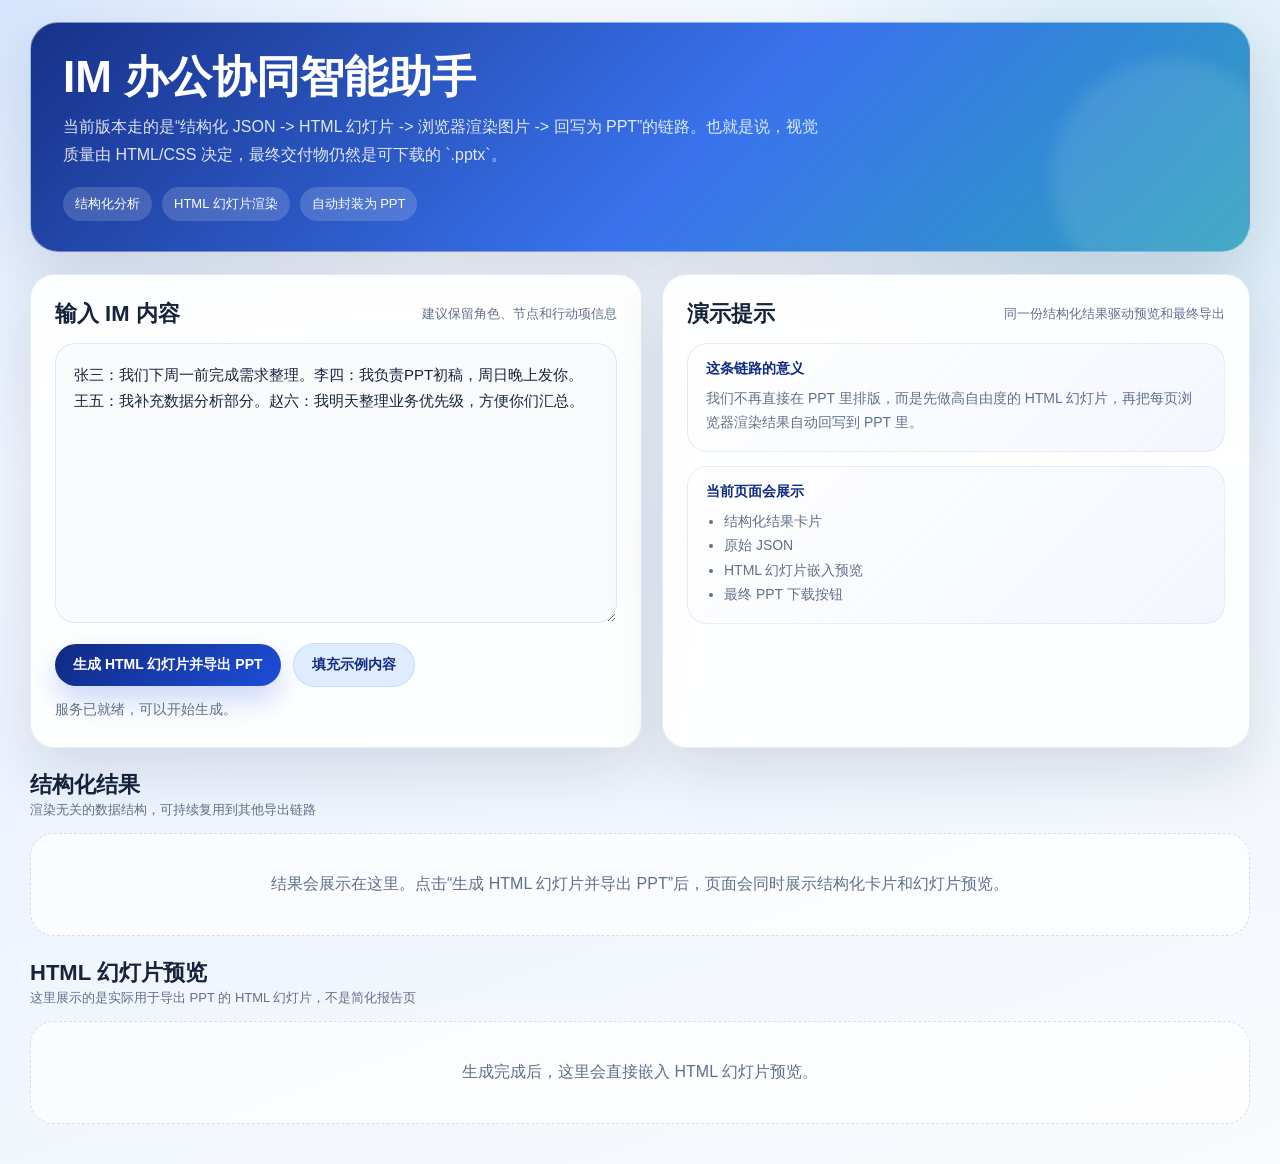
==== web_ui.html @ 283addbc "Initial commit" ====
<!DOCTYPE html>
<html lang="zh-CN">
<head>
  <meta charset="UTF-8">
  <meta name="viewport" content="width=device-width, initial-scale=1.0">
  <title>IM 办公协同智能助手</title>
  <style>
    :root {
      --bg: #f3f7ff;
      --ink: #16233b;
      --muted: #60708a;
      --panel: rgba(255, 255, 255, 0.92);
      --line: rgba(148, 163, 184, 0.22);
      --blue: #1d4ed8;
      --blue-deep: #102a83;
      --cyan: #0891b2;
      --shadow: 0 24px 60px rgba(15, 23, 42, 0.12);
    }

    * { box-sizing: border-box; }

    body {
      margin: 0;
      min-height: 100vh;
      color: var(--ink);
      font-family: "Microsoft YaHei UI", "PingFang SC", "Noto Sans SC", sans-serif;
      background:
        radial-gradient(circle at top left, rgba(59, 130, 246, 0.18), transparent 28%),
        radial-gradient(circle at 88% 12%, rgba(8, 145, 178, 0.14), transparent 24%),
        linear-gradient(160deg, #f8fbff 0%, #edf4ff 48%, #f8fafc 100%);
    }

    .shell {
      width: min(1220px, calc(100vw - 32px));
      margin: 22px auto 40px;
    }

    .hero {
      position: relative;
      overflow: hidden;
      padding: 30px 32px;
      border-radius: 28px;
      border: 1px solid rgba(255, 255, 255, 0.4);
      background:
        linear-gradient(135deg, rgba(15, 42, 131, 0.96), rgba(37, 99, 235, 0.9) 55%, rgba(8, 145, 178, 0.82));
      color: #fff;
      box-shadow: var(--shadow);
    }

    .hero::after {
      content: "";
      position: absolute;
      inset: auto -42px -48px auto;
      width: 240px;
      height: 240px;
      border-radius: 50%;
      background: rgba(255, 255, 255, 0.1);
      filter: blur(8px);
    }

    .hero h1 {
      margin: 0;
      font-size: clamp(30px, 4vw, 44px);
      line-height: 1.08;
    }

    .hero p {
      max-width: 760px;
      margin: 12px 0 0;
      color: rgba(255, 255, 255, 0.86);
      line-height: 1.75;
      font-size: 16px;
    }

    .hero-badges {
      display: flex;
      gap: 10px;
      flex-wrap: wrap;
      margin-top: 18px;
    }

    .badge {
      padding: 8px 12px;
      border-radius: 999px;
      background: rgba(255, 255, 255, 0.16);
      font-size: 13px;
      backdrop-filter: blur(8px);
    }

    .grid {
      display: grid;
      grid-template-columns: 1.02fr 0.98fr;
      gap: 20px;
      margin-top: 22px;
    }

    .panel {
      border-radius: 24px;
      border: 1px solid var(--line);
      background: var(--panel);
      backdrop-filter: blur(14px);
      box-shadow: var(--shadow);
      padding: 24px;
    }

    .panel-header {
      display: flex;
      justify-content: space-between;
      align-items: center;
      gap: 12px;
      margin-bottom: 14px;
    }

    .panel-header h2,
    .section-header h2 {
      margin: 0;
      font-size: 22px;
    }

    .panel-header span,
    .section-header span {
      color: var(--muted);
      font-size: 13px;
    }

    textarea {
      width: 100%;
      min-height: 280px;
      resize: vertical;
      border-radius: 20px;
      border: 1px solid rgba(59, 130, 246, 0.14);
      padding: 18px 18px 20px;
      background: rgba(248, 250, 252, 0.88);
      color: var(--ink);
      font: inherit;
      font-size: 15px;
      line-height: 1.75;
      outline: none;
      transition: border-color .2s ease, box-shadow .2s ease, transform .2s ease;
    }

    textarea:focus {
      border-color: rgba(29, 78, 216, 0.4);
      box-shadow: 0 0 0 4px rgba(59, 130, 246, 0.1);
      transform: translateY(-1px);
    }

    .actions {
      display: flex;
      flex-wrap: wrap;
      gap: 12px;
      margin-top: 16px;
      align-items: center;
    }

    button,
    .link-btn {
      border: none;
      border-radius: 999px;
      padding: 12px 18px;
      font: inherit;
      font-size: 14px;
      font-weight: 700;
      cursor: pointer;
      text-decoration: none;
      transition: transform .18s ease, opacity .18s ease;
    }

    button:hover,
    .link-btn:hover {
      transform: translateY(-1px);
    }

    .primary-btn {
      color: #fff;
      background: linear-gradient(135deg, var(--blue-deep), var(--blue));
      box-shadow: 0 14px 30px rgba(29, 78, 216, 0.24);
    }

    .secondary-btn,
    .link-btn {
      color: var(--blue-deep);
      background: rgba(219, 234, 254, 0.9);
      border: 1px solid rgba(59, 130, 246, 0.16);
    }

    .status {
      min-height: 22px;
      margin-top: 14px;
      color: var(--muted);
      font-size: 14px;
    }

    .tips-card {
      padding: 16px 18px;
      border-radius: 20px;
      background: linear-gradient(135deg, rgba(255, 255, 255, 0.8), rgba(243, 246, 255, 0.94));
      border: 1px solid rgba(148, 163, 184, 0.18);
    }

    .tips-card + .tips-card {
      margin-top: 14px;
    }

    .tips-card strong {
      display: block;
      margin-bottom: 8px;
      color: var(--blue-deep);
      font-size: 14px;
    }

    .tips-card p,
    .tips-card li {
      margin: 0;
      color: var(--muted);
      line-height: 1.75;
      font-size: 14px;
    }

    .tips-card ul {
      margin: 0;
      padding-left: 18px;
    }

    .section {
      margin-top: 22px;
    }

    .section-header {
      display: flex;
      justify-content: space-between;
      align-items: center;
      gap: 12px;
      flex-wrap: wrap;
      margin-bottom: 14px;
    }

    .stats {
      display: flex;
      flex-wrap: wrap;
      gap: 10px;
    }

    .stat {
      padding: 8px 12px;
      border-radius: 16px;
      background: rgba(255, 255, 255, 0.84);
      border: 1px solid rgba(148, 163, 184, 0.18);
      color: var(--muted);
      font-size: 13px;
    }

    .empty-state {
      padding: 40px 20px;
      border-radius: 24px;
      text-align: center;
      color: var(--muted);
      background: rgba(255, 255, 255, 0.7);
      border: 1px dashed rgba(148, 163, 184, 0.35);
    }

    .cards {
      display: grid;
      grid-template-columns: repeat(12, 1fr);
      gap: 16px;
    }

    .card {
      padding: 20px;
      border-radius: 24px;
      border: 1px solid var(--line);
      background: rgba(255, 255, 255, 0.92);
      box-shadow: var(--shadow);
    }

    .card h3 {
      margin: 0 0 12px;
      font-size: 19px;
    }

    .span-12 { grid-column: span 12; }
    .span-7 { grid-column: span 7; }
    .span-5 { grid-column: span 5; }

    .topic {
      font-size: 24px;
      font-weight: 700;
      line-height: 1.5;
    }

    .stack {
      display: grid;
      gap: 12px;
    }

    .item {
      padding: 14px 16px;
      border-radius: 18px;
      background: linear-gradient(135deg, rgba(239, 246, 255, 0.8), rgba(255, 255, 255, 0.96));
      border: 1px solid rgba(191, 219, 254, 0.7);
    }

    .item strong {
      display: block;
      margin-bottom: 6px;
      line-height: 1.6;
    }

    .item p,
    .item ul {
      margin: 0;
      color: var(--muted);
      line-height: 1.75;
      font-size: 14px;
    }

    .item ul {
      padding-left: 18px;
      margin-top: 8px;
    }

    .preview-shell {
      padding: 0;
      overflow: hidden;
    }

    .preview-topbar {
      display: flex;
      justify-content: space-between;
      align-items: center;
      gap: 12px;
      padding: 16px 20px;
      border-bottom: 1px solid var(--line);
      background: rgba(255, 255, 255, 0.88);
    }

    .preview-topbar p {
      margin: 0;
      color: var(--muted);
      font-size: 13px;
    }

    iframe {
      width: 100%;
      height: 820px;
      border: 0;
      background: #fff;
    }

    pre {
      margin: 0;
      padding: 18px;
      border-radius: 20px;
      overflow: auto;
      background: #0f172a;
      color: #dbeafe;
      font-size: 13px;
      line-height: 1.7;
    }

    .hidden { display: none !important; }

    @media (max-width: 960px) {
      .grid { grid-template-columns: 1fr; }
      .span-7, .span-5 { grid-column: span 12; }
      iframe { height: 680px; }
    }

    @media (max-width: 640px) {
      .shell {
        width: min(100vw - 20px, 1220px);
        margin: 12px auto 24px;
      }

      .hero,
      .panel,
      .card,
      .empty-state {
        border-radius: 20px;
      }

      .hero { padding: 22px; }
      textarea { min-height: 220px; }
      .panel-header { flex-direction: column; align-items: flex-start; }
      .preview-topbar { flex-direction: column; align-items: flex-start; }
      iframe { height: 560px; }
    }
  </style>
</head>
<body>
  <div class="shell">
    <section class="hero">
      <h1>IM 办公协同智能助手</h1>
      <p>当前版本走的是“结构化 JSON -> HTML 幻灯片 -> 浏览器渲染图片 -> 回写为 PPT”的链路。也就是说，视觉质量由 HTML/CSS 决定，最终交付物仍然是可下载的 `.pptx`。</p>
      <div class="hero-badges">
        <div class="badge">结构化分析</div>
        <div class="badge">HTML 幻灯片渲染</div>
        <div class="badge">自动封装为 PPT</div>
      </div>
    </section>

    <section class="grid">
      <div class="panel">
        <div class="panel-header">
          <h2>输入 IM 内容</h2>
          <span>建议保留角色、节点和行动项信息</span>
        </div>
        <textarea id="chatInput">张三：我们下周一前完成需求整理。李四：我负责PPT初稿，周日晚上发你。王五：我补充数据分析部分。赵六：我明天整理业务优先级，方便你们汇总。</textarea>
        <div class="actions">
          <button id="analyzeBtn" class="primary-btn">生成 HTML 幻灯片并导出 PPT</button>
          <button id="fillDemoBtn" class="secondary-btn" type="button">填充示例内容</button>
          <button id="copyJsonBtn" class="secondary-btn hidden" type="button">复制 JSON</button>
          <a id="previewBtn" class="link-btn hidden" href="#" target="_blank" rel="noopener">新窗口打开幻灯片</a>
          <a id="downloadBtn" class="link-btn hidden" href="#" download>下载 PPT</a>
        </div>
        <div id="status" class="status">服务已就绪，可以开始生成。</div>
      </div>

      <div class="panel">
        <div class="panel-header">
          <h2>演示提示</h2>
          <span>同一份结构化结果驱动预览和最终导出</span>
        </div>
        <div class="tips-card">
          <strong>这条链路的意义</strong>
          <p>我们不再直接在 PPT 里排版，而是先做高自由度的 HTML 幻灯片，再把每页浏览器渲染结果自动回写到 PPT 里。</p>
        </div>
        <div class="tips-card">
          <strong>当前页面会展示</strong>
          <ul>
            <li>结构化结果卡片</li>
            <li>原始 JSON</li>
            <li>HTML 幻灯片嵌入预览</li>
            <li>最终 PPT 下载按钮</li>
          </ul>
        </div>
      </div>
    </section>

    <section class="section">
      <div class="section-header">
        <div>
          <h2>结构化结果</h2>
          <span>渲染无关的数据结构，可持续复用到其他导出链路</span>
        </div>
        <div id="stats" class="stats hidden"></div>
      </div>

      <div id="emptyState" class="empty-state">
        结果会展示在这里。点击“生成 HTML 幻灯片并导出 PPT”后，页面会同时展示结构化卡片和幻灯片预览。
      </div>

      <div id="resultCards" class="cards hidden">
        <article class="card span-12">
          <h3>主题</h3>
          <div id="topicText" class="topic"></div>
        </article>

        <article class="card span-7">
          <h3>核心摘要</h3>
          <div id="summaryList" class="stack"></div>
        </article>

        <article class="card span-5">
          <h3>关键时间节点</h3>
          <div id="deadlineList" class="stack"></div>
        </article>

        <article class="card span-7">
          <h3>行动事项</h3>
          <div id="actionList" class="stack"></div>
        </article>

        <article class="card span-5">
          <h3>责任分工</h3>
          <div id="ownerList" class="stack"></div>
        </article>

        <article class="card span-12">
          <h3>汇报提纲</h3>
          <div id="outlineList" class="stack"></div>
        </article>

        <article class="card span-12">
          <h3>原始 JSON</h3>
          <pre id="jsonOutput"></pre>
        </article>
      </div>
    </section>

    <section class="section">
      <div class="section-header">
        <div>
          <h2>HTML 幻灯片预览</h2>
          <span>这里展示的是实际用于导出 PPT 的 HTML 幻灯片，不是简化报告页</span>
        </div>
      </div>

      <div id="previewEmpty" class="empty-state">
        生成完成后，这里会直接嵌入 HTML 幻灯片预览。
      </div>

      <div id="previewPanel" class="card preview-shell hidden">
        <div class="preview-topbar">
          <p id="previewMeta">等待生成幻灯片...</p>
        </div>
        <iframe id="reportFrame" title="HTML slide preview"></iframe>
      </div>
    </section>
  </div>

  <script>
    const analyzeBtn = document.getElementById("analyzeBtn");
    const fillDemoBtn = document.getElementById("fillDemoBtn");
    const copyJsonBtn = document.getElementById("copyJsonBtn");
    const previewBtn = document.getElementById("previewBtn");
    const downloadBtn = document.getElementById("downloadBtn");
    const statusEl = document.getElementById("status");
    const chatInput = document.getElementById("chatInput");
    const emptyState = document.getElementById("emptyState");
    const resultCards = document.getElementById("resultCards");
    const statsEl = document.getElementById("stats");
    const previewEmpty = document.getElementById("previewEmpty");
    const previewPanel = document.getElementById("previewPanel");
    const previewMeta = document.getElementById("previewMeta");
    const reportFrame = document.getElementById("reportFrame");

    const topicText = document.getElementById("topicText");
    const summaryList = document.getElementById("summaryList");
    const deadlineList = document.getElementById("deadlineList");
    const actionList = document.getElementById("actionList");
    const ownerList = document.getElementById("ownerList");
    const outlineList = document.getElementById("outlineList");
    const jsonOutput = document.getElementById("jsonOutput");

    const demoText = "张三：我们下周一前完成需求整理。李四：我负责PPT初稿，周日晚上发你。王五：我补充数据分析部分。赵六：我明天整理业务优先级，方便你们汇总。";
    let latestResponseJson = "";

    fillDemoBtn.addEventListener("click", () => {
      chatInput.value = demoText;
      statusEl.textContent = "已填充示例内容，可以直接生成。";
    });

    copyJsonBtn.addEventListener("click", async () => {
      if (!latestResponseJson) {
        statusEl.textContent = "当前还没有可复制的 JSON 结果。";
        return;
      }

      try {
        await navigator.clipboard.writeText(latestResponseJson);
        statusEl.textContent = "JSON 已复制到剪贴板。";
      } catch (error) {
        console.error(error);
        statusEl.textContent = "复制失败，请手动复制下方原始 JSON。";
      }
    });

    analyzeBtn.addEventListener("click", async () => {
      const chatText = chatInput.value.trim();
      if (!chatText) {
        statusEl.textContent = "请先输入聊天内容。";
        return;
      }

      setLoading(true);
      statusEl.textContent = "正在分析聊天内容，生成 HTML 幻灯片并导出 PPT...";

      try {
        const response = await fetch("/analyze", {
          method: "POST",
          headers: { "Content-Type": "application/json" },
          body: JSON.stringify({ chat_text: chatText })
        });

        const data = await response.json();
        if (!response.ok) {
          throw new Error(data.detail || "接口调用失败");
        }

        renderResult(data);
        statusEl.textContent = "生成完成，可以预览 HTML 幻灯片并下载 PPT。";
      } catch (error) {
        console.error(error);
        statusEl.textContent = `生成失败：${error.message}`;
      } finally {
        setLoading(false);
      }
    });

    function setLoading(loading) {
      analyzeBtn.disabled = loading;
      analyzeBtn.style.opacity = loading ? "0.7" : "1";
      analyzeBtn.textContent = loading ? "生成中..." : "生成 HTML 幻灯片并导出 PPT";
    }

    function renderResult(data) {
      const analysis = data.analysis;
      emptyState.classList.add("hidden");
      resultCards.classList.remove("hidden");
      statsEl.classList.remove("hidden");
      previewEmpty.classList.add("hidden");
      previewPanel.classList.remove("hidden");
      copyJsonBtn.classList.remove("hidden");

      topicText.textContent = analysis.topic || "未识别到明确主题";
      renderSimpleList(summaryList, analysis.summary, "暂无摘要内容");
      renderDeadlineList(deadlineList, analysis.deadlines);
      renderActionList(actionList, analysis.action_items);
      renderOwnerList(ownerList, analysis.owners);
      renderOutlineList(outlineList, analysis.ppt_outline);

      latestResponseJson = JSON.stringify(data, null, 2);
      jsonOutput.textContent = latestResponseJson;

      statsEl.innerHTML = "";
      [
        `摘要 ${analysis.summary.length} 条`,
        `行动项 ${analysis.action_items.length} 个`,
        `责任人 ${analysis.owners.length} 个`,
        `提纲页 ${analysis.ppt_outline.length} 页`
      ].forEach(text => {
        const stat = document.createElement("div");
        stat.className = "stat";
        stat.textContent = text;
        statsEl.appendChild(stat);
      });

      if (data.slides_preview_url) {
        previewBtn.href = data.slides_preview_url;
        previewBtn.textContent = "新窗口打开 HTML 幻灯片";
        previewBtn.classList.remove("hidden");
        reportFrame.src = data.slides_preview_url;
      }

      if (data.ppt_download_url) {
        downloadBtn.href = data.ppt_download_url;
        downloadBtn.textContent = `下载 PPT · ${data.ppt_file}`;
        downloadBtn.classList.remove("hidden");
      }

      previewMeta.textContent = `当前文件：${data.ppt_file} ｜ 生成时间：${formatGeneratedAt(data.generated_at)}`;
    }

    function renderSimpleList(container, items, fallback) {
      container.innerHTML = "";
      (items && items.length ? items : [fallback]).forEach((item, index) => {
        const node = document.createElement("div");
        node.className = "item";
        node.innerHTML = `<strong>摘要 ${index + 1}</strong><p>${escapeHtml(item)}</p>`;
        container.appendChild(node);
      });
    }

    function renderDeadlineList(container, items) {
      container.innerHTML = "";
      const content = items && items.length ? items : [{ item: "暂无时间节点", due: "待补充" }];
      content.forEach(item => {
        const node = document.createElement("div");
        node.className = "item";
        node.innerHTML = `<strong>${escapeHtml(item.item || "未命名节点")}</strong><p>截止时间：${escapeHtml(item.due || "待定")}</p>`;
        container.appendChild(node);
      });
    }

    function renderActionList(container, items) {
      container.innerHTML = "";
      const content = items && items.length ? items : [{ task: "暂无行动事项", owner: "", deadline: "", status: "" }];
      content.forEach(item => {
        const node = document.createElement("div");
        node.className = "item";
        node.innerHTML = `
          <strong>${escapeHtml(item.task || "未命名事项")}</strong>
          <p>负责人：${escapeHtml(item.owner || "待定")} ｜ 截止时间：${escapeHtml(item.deadline || "待定")} ｜ 状态：${escapeHtml(item.status || "待开始")}</p>
        `;
        container.appendChild(node);
      });
    }

    function renderOwnerList(container, items) {
      container.innerHTML = "";
      const content = items && items.length ? items : [{ name: "暂无责任分工", responsibility: "待补充" }];
      content.forEach(item => {
        const node = document.createElement("div");
        node.className = "item";
        node.innerHTML = `<strong>${escapeHtml(item.name || "未命名角色")}</strong><p>${escapeHtml(item.responsibility || "待补充")}</p>`;
        container.appendChild(node);
      });
    }

    function renderOutlineList(container, items) {
      container.innerHTML = "";
      const content = items && items.length ? items : [{ title: "暂无提纲内容", bullets: [] }];
      content.forEach((item, index) => {
        const bullets = item.bullets && item.bullets.length
          ? `<ul>${item.bullets.map(bullet => `<li>${escapeHtml(bullet)}</li>`).join("")}</ul>`
          : `<p>暂无要点</p>`;
        const node = document.createElement("div");
        node.className = "item";
        node.innerHTML = `<strong>${index + 1}. ${escapeHtml(item.title || "未命名页面")}</strong>${bullets}`;
        container.appendChild(node);
      });
    }

    function formatGeneratedAt(value) {
      if (!value) return "刚刚生成";
      const date = new Date(value);
      if (Number.isNaN(date.getTime())) return value;
      const pad = (num) => String(num).padStart(2, "0");
      return `${date.getFullYear()}-${pad(date.getMonth() + 1)}-${pad(date.getDate())} ${pad(date.getHours())}:${pad(date.getMinutes())}:${pad(date.getSeconds())}`;
    }

    function escapeHtml(text) {
      return String(text)
        .replaceAll("&", "&amp;")
        .replaceAll("<", "&lt;")
        .replaceAll(">", "&gt;")
        .replaceAll('"', "&quot;")
        .replaceAll("'", "&#039;");
    }
  </script>
</body>
</html>
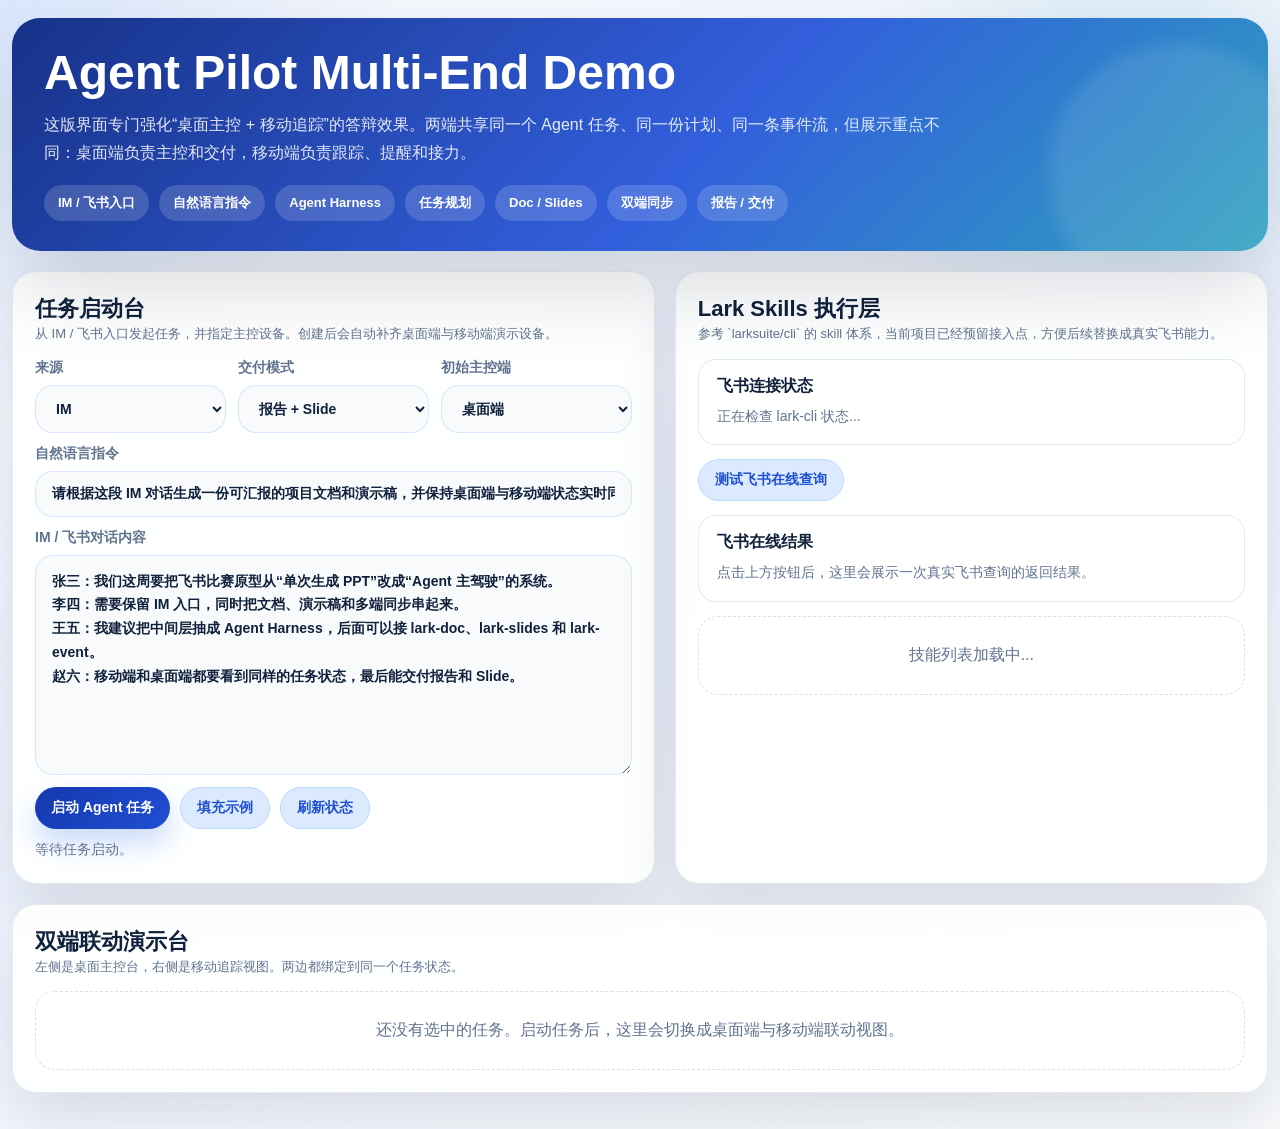
==== commit 97390ecd: "Add Agent Pilot Lark workflow integration" ====
--- a/web_ui.html
+++ b/web_ui.html
@@ -3,21 +3,27 @@
 <head>
   <meta charset="UTF-8">
   <meta name="viewport" content="width=device-width, initial-scale=1.0">
-  <title>IM 办公协同智能助手</title>
+  <title>Agent Pilot Multi-End Demo</title>
   <style>
     :root {
-      --bg: #f3f7ff;
-      --ink: #16233b;
-      --muted: #60708a;
-      --panel: rgba(255, 255, 255, 0.92);
+      --ink: #10213b;
+      --muted: #60738f;
+      --panel: rgba(255, 255, 255, 0.93);
+      --panel-soft: rgba(246, 249, 255, 0.96);
       --line: rgba(148, 163, 184, 0.22);
-      --blue: #1d4ed8;
-      --blue-deep: #102a83;
+      --blue: #1f4fd3;
+      --blue-deep: #0f2d90;
       --cyan: #0891b2;
+      --green: #0f9f6e;
+      --amber: #b7791f;
+      --red: #cf3b3b;
       --shadow: 0 24px 60px rgba(15, 23, 42, 0.12);
-    }
-
-    * { box-sizing: border-box; }
+      --shadow-strong: 0 34px 84px rgba(15, 23, 42, 0.16);
+    }
+
+    * {
+      box-sizing: border-box;
+    }
 
     body {
       margin: 0;
@@ -25,14 +31,16 @@
       color: var(--ink);
       font-family: "Microsoft YaHei UI", "PingFang SC", "Noto Sans SC", sans-serif;
       background:
-        radial-gradient(circle at top left, rgba(59, 130, 246, 0.18), transparent 28%),
-        radial-gradient(circle at 88% 12%, rgba(8, 145, 178, 0.14), transparent 24%),
-        linear-gradient(160deg, #f8fbff 0%, #edf4ff 48%, #f8fafc 100%);
+        radial-gradient(circle at top left, rgba(59, 130, 246, 0.16), transparent 24%),
+        radial-gradient(circle at 88% 10%, rgba(8, 145, 178, 0.12), transparent 18%),
+        linear-gradient(160deg, #f9fbff 0%, #eef4ff 52%, #f8fafc 100%);
     }
 
     .shell {
-      width: min(1220px, calc(100vw - 32px));
-      margin: 22px auto 40px;
+      width: min(1440px, calc(100vw - 24px));
+      margin: 18px auto 36px;
+      display: grid;
+      gap: 20px;
     }
 
     .hero {
@@ -40,19 +48,19 @@
       overflow: hidden;
       padding: 30px 32px;
       border-radius: 28px;
-      border: 1px solid rgba(255, 255, 255, 0.4);
       background:
-        linear-gradient(135deg, rgba(15, 42, 131, 0.96), rgba(37, 99, 235, 0.9) 55%, rgba(8, 145, 178, 0.82));
+        linear-gradient(135deg, rgba(15, 42, 131, 0.96), rgba(29, 78, 216, 0.9) 55%, rgba(8, 145, 178, 0.82));
       color: #fff;
-      box-shadow: var(--shadow);
+      box-shadow: var(--shadow-strong);
     }
 
     .hero::after {
       content: "";
       position: absolute;
-      inset: auto -42px -48px auto;
-      width: 240px;
-      height: 240px;
+      right: -40px;
+      bottom: -52px;
+      width: 260px;
+      height: 260px;
       border-radius: 50%;
       background: rgba(255, 255, 255, 0.1);
       filter: blur(8px);
@@ -60,110 +68,161 @@
 
     .hero h1 {
       margin: 0;
-      font-size: clamp(30px, 4vw, 44px);
-      line-height: 1.08;
+      font-size: clamp(30px, 4vw, 48px);
+      line-height: 1.06;
     }
 
     .hero p {
-      max-width: 760px;
+      max-width: 920px;
       margin: 12px 0 0;
-      color: rgba(255, 255, 255, 0.86);
+      color: rgba(255, 255, 255, 0.88);
       line-height: 1.75;
       font-size: 16px;
     }
 
-    .hero-badges {
+    .hero-flow {
       display: flex;
+      flex-wrap: wrap;
       gap: 10px;
-      flex-wrap: wrap;
       margin-top: 18px;
     }
 
-    .badge {
-      padding: 8px 12px;
+    .flow-chip,
+    .tag {
+      display: inline-flex;
+      align-items: center;
+      gap: 6px;
+      padding: 9px 14px;
       border-radius: 999px;
+      font-size: 13px;
+      font-weight: 700;
+    }
+
+    .flow-chip {
       background: rgba(255, 255, 255, 0.16);
-      font-size: 13px;
       backdrop-filter: blur(8px);
     }
 
-    .grid {
+    .top-grid {
       display: grid;
-      grid-template-columns: 1.02fr 0.98fr;
+      grid-template-columns: 1.04fr 0.96fr;
       gap: 20px;
-      margin-top: 22px;
-    }
-
-    .panel {
+    }
+
+    .panel,
+    .result-panel,
+    .stage-panel,
+    .phone-shell {
       border-radius: 24px;
       border: 1px solid var(--line);
       background: var(--panel);
-      backdrop-filter: blur(14px);
       box-shadow: var(--shadow);
-      padding: 24px;
-    }
-
-    .panel-header {
+    }
+
+    .panel,
+    .result-panel,
+    .stage-panel {
+      padding: 22px;
+    }
+
+    .panel-header,
+    .section-header {
       display: flex;
       justify-content: space-between;
-      align-items: center;
+      align-items: flex-start;
       gap: 12px;
       margin-bottom: 14px;
     }
 
     .panel-header h2,
-    .section-header h2 {
+    .section-header h2,
+    .section-title {
       margin: 0;
       font-size: 22px;
     }
 
     .panel-header span,
-    .section-header span {
+    .section-header span,
+    .meta-line,
+    .subtle {
       color: var(--muted);
       font-size: 13px;
+      line-height: 1.6;
+    }
+
+    .stack,
+    .skill-list,
+    .step-list,
+    .brief-grid,
+    .event-list,
+    .device-mini-list,
+    .mobile-feed,
+    .artifact-stack {
+      display: grid;
+      gap: 12px;
+    }
+
+    label {
+      display: grid;
+      gap: 8px;
+      color: var(--muted);
+      font-size: 14px;
+      font-weight: 600;
+    }
+
+    input,
+    textarea,
+    select {
+      width: 100%;
+      border: 1px solid rgba(59, 130, 246, 0.16);
+      border-radius: 18px;
+      padding: 14px 16px;
+      font: inherit;
+      color: var(--ink);
+      background: rgba(248, 250, 252, 0.94);
+      outline: none;
+      transition: border-color .2s ease, box-shadow .2s ease;
     }
 
     textarea {
-      width: 100%;
-      min-height: 280px;
+      min-height: 220px;
       resize: vertical;
-      border-radius: 20px;
-      border: 1px solid rgba(59, 130, 246, 0.14);
-      padding: 18px 18px 20px;
-      background: rgba(248, 250, 252, 0.88);
-      color: var(--ink);
-      font: inherit;
-      font-size: 15px;
-      line-height: 1.75;
-      outline: none;
-      transition: border-color .2s ease, box-shadow .2s ease, transform .2s ease;
-    }
-
-    textarea:focus {
-      border-color: rgba(29, 78, 216, 0.4);
+      line-height: 1.7;
+    }
+
+    input:focus,
+    textarea:focus,
+    select:focus {
+      border-color: rgba(37, 99, 235, 0.45);
       box-shadow: 0 0 0 4px rgba(59, 130, 246, 0.1);
-      transform: translateY(-1px);
-    }
-
-    .actions {
+    }
+
+    .inline-grid {
+      display: grid;
+      grid-template-columns: repeat(3, minmax(0, 1fr));
+      gap: 12px;
+    }
+
+    .actions,
+    .stats,
+    .stage-actions,
+    .artifact-list {
       display: flex;
       flex-wrap: wrap;
-      gap: 12px;
-      margin-top: 16px;
-      align-items: center;
+      gap: 10px;
     }
 
     button,
     .link-btn {
       border: none;
       border-radius: 999px;
-      padding: 12px 18px;
+      padding: 11px 16px;
       font: inherit;
       font-size: 14px;
       font-weight: 700;
       cursor: pointer;
       text-decoration: none;
-      transition: transform .18s ease, opacity .18s ease;
+      transition: transform .16s ease, opacity .16s ease;
     }
 
     button:hover,
@@ -173,541 +232,1044 @@
 
     .primary-btn {
       color: #fff;
-      background: linear-gradient(135deg, var(--blue-deep), var(--blue));
-      box-shadow: 0 14px 30px rgba(29, 78, 216, 0.24);
+      background: linear-gradient(135deg, #1538af, var(--blue));
+      box-shadow: 0 14px 28px rgba(37, 99, 235, 0.24);
     }
 
     .secondary-btn,
     .link-btn {
-      color: var(--blue-deep);
-      background: rgba(219, 234, 254, 0.9);
-      border: 1px solid rgba(59, 130, 246, 0.16);
+      color: var(--blue);
+      background: rgba(219, 234, 254, 0.96);
+      border: 1px solid rgba(59, 130, 246, 0.18);
     }
 
     .status {
-      min-height: 22px;
-      margin-top: 14px;
+      min-height: 20px;
       color: var(--muted);
       font-size: 14px;
     }
 
-    .tips-card {
+    .skill-card,
+    .step-card,
+    .brief-card,
+    .event-card,
+    .device-mini-card,
+    .artifact-card,
+    .kpi-card,
+    .mobile-card,
+    .status-card {
+      border-radius: 18px;
       padding: 16px 18px;
-      border-radius: 20px;
-      background: linear-gradient(135deg, rgba(255, 255, 255, 0.8), rgba(243, 246, 255, 0.94));
-      border: 1px solid rgba(148, 163, 184, 0.18);
-    }
-
-    .tips-card + .tips-card {
-      margin-top: 14px;
-    }
-
-    .tips-card strong {
+      background: rgba(255, 255, 255, 0.96);
+      border: 1px solid rgba(226, 232, 240, 0.9);
+    }
+
+    .skill-card strong,
+    .step-card strong,
+    .brief-card strong,
+    .event-card strong,
+    .device-mini-card strong,
+    .artifact-card strong,
+    .kpi-card strong,
+    .mobile-card strong,
+    .status-card strong {
       display: block;
       margin-bottom: 8px;
-      color: var(--blue-deep);
-      font-size: 14px;
-    }
-
-    .tips-card p,
-    .tips-card li {
+    }
+
+    .card-text,
+    .step-card p,
+    .brief-card p,
+    .event-card p,
+    .device-mini-card p,
+    .artifact-card p,
+    .kpi-card p,
+    .mobile-card p,
+    .status-card p {
       margin: 0;
       color: var(--muted);
-      line-height: 1.75;
+      line-height: 1.68;
       font-size: 14px;
     }
 
-    .tips-card ul {
-      margin: 0;
-      padding-left: 18px;
-    }
-
-    .section {
-      margin-top: 22px;
-    }
-
-    .section-header {
+    .queued {
+      background: rgba(253, 230, 138, 0.28);
+      color: var(--amber);
+    }
+
+    .running {
+      background: rgba(191, 219, 254, 0.38);
+      color: var(--blue);
+    }
+
+    .completed {
+      background: rgba(187, 247, 208, 0.38);
+      color: var(--green);
+    }
+
+    .failed {
+      background: rgba(254, 202, 202, 0.42);
+      color: var(--red);
+    }
+
+    .warning {
+      background: rgba(254, 240, 138, 0.42);
+      color: var(--amber);
+    }
+
+    .result-shell {
+      display: grid;
+      gap: 20px;
+    }
+
+    .duo-stage {
+      display: grid;
+      grid-template-columns: 1.12fr 0.88fr;
+      gap: 20px;
+      align-items: stretch;
+    }
+
+    .desktop-stage {
+      display: grid;
+      gap: 18px;
+      grid-template-rows: auto auto 1fr;
+    }
+
+    .desktop-overview {
+      display: grid;
+      grid-template-columns: repeat(4, minmax(0, 1fr));
+      gap: 12px;
+    }
+
+    .kpi-card {
+      background: linear-gradient(135deg, rgba(248, 250, 252, 0.96), rgba(239, 246, 255, 0.98));
+    }
+
+    .kpi-card b {
+      display: block;
+      margin-top: 8px;
+      color: var(--blue-deep);
+      font-size: 28px;
+    }
+
+    .desktop-body {
+      display: grid;
+      grid-template-columns: 1.04fr 0.96fr;
+      gap: 18px;
+    }
+
+    .desktop-column {
+      display: grid;
+      gap: 16px;
+      align-content: start;
+    }
+
+    .desktop-heading {
       display: flex;
       justify-content: space-between;
       align-items: center;
       gap: 12px;
-      flex-wrap: wrap;
-      margin-bottom: 14px;
-    }
-
-    .stats {
-      display: flex;
-      flex-wrap: wrap;
-      gap: 10px;
-    }
-
-    .stat {
-      padding: 8px 12px;
-      border-radius: 16px;
-      background: rgba(255, 255, 255, 0.84);
-      border: 1px solid rgba(148, 163, 184, 0.18);
-      color: var(--muted);
-      font-size: 13px;
-    }
-
-    .empty-state {
-      padding: 40px 20px;
-      border-radius: 24px;
-      text-align: center;
-      color: var(--muted);
-      background: rgba(255, 255, 255, 0.7);
-      border: 1px dashed rgba(148, 163, 184, 0.35);
-    }
-
-    .cards {
+      margin-bottom: 2px;
+    }
+
+    .desktop-heading h3,
+    .phone-header strong {
+      margin: 0;
+      font-size: 18px;
+    }
+
+    .phone-shell {
+      padding: 18px;
+      background:
+        linear-gradient(180deg, rgba(16, 24, 40, 0.98), rgba(20, 34, 59, 0.98));
+      box-shadow: var(--shadow-strong);
+      position: relative;
+      overflow: hidden;
+    }
+
+    .phone-notch {
+      width: 140px;
+      height: 28px;
+      border-radius: 0 0 18px 18px;
+      background: rgba(255, 255, 255, 0.08);
+      margin: -18px auto 16px;
+    }
+
+    .phone-screen {
+      border-radius: 28px;
+      background:
+        linear-gradient(180deg, rgba(247, 250, 255, 0.98), rgba(235, 243, 255, 0.98));
+      min-height: 100%;
+      padding: 18px;
       display: grid;
-      grid-template-columns: repeat(12, 1fr);
-      gap: 16px;
-    }
-
-    .card {
-      padding: 20px;
-      border-radius: 24px;
-      border: 1px solid var(--line);
-      background: rgba(255, 255, 255, 0.92);
-      box-shadow: var(--shadow);
-    }
-
-    .card h3 {
-      margin: 0 0 12px;
-      font-size: 19px;
-    }
-
-    .span-12 { grid-column: span 12; }
-    .span-7 { grid-column: span 7; }
-    .span-5 { grid-column: span 5; }
-
-    .topic {
-      font-size: 24px;
-      font-weight: 700;
-      line-height: 1.5;
-    }
-
-    .stack {
-      display: grid;
-      gap: 12px;
-    }
-
-    .item {
-      padding: 14px 16px;
-      border-radius: 18px;
-      background: linear-gradient(135deg, rgba(239, 246, 255, 0.8), rgba(255, 255, 255, 0.96));
-      border: 1px solid rgba(191, 219, 254, 0.7);
-    }
-
-    .item strong {
-      display: block;
-      margin-bottom: 6px;
-      line-height: 1.6;
-    }
-
-    .item p,
-    .item ul {
-      margin: 0;
-      color: var(--muted);
-      line-height: 1.75;
-      font-size: 14px;
-    }
-
-    .item ul {
-      padding-left: 18px;
-      margin-top: 8px;
-    }
-
-    .preview-shell {
-      padding: 0;
-      overflow: hidden;
-    }
-
-    .preview-topbar {
+      gap: 14px;
+    }
+
+    .phone-header {
       display: flex;
       justify-content: space-between;
       align-items: center;
       gap: 12px;
-      padding: 16px 20px;
-      border-bottom: 1px solid var(--line);
-      background: rgba(255, 255, 255, 0.88);
-    }
-
-    .preview-topbar p {
+    }
+
+    .phone-badge {
+      padding: 7px 10px;
+      border-radius: 999px;
+      background: rgba(31, 79, 211, 0.1);
+      color: var(--blue);
+      font-size: 12px;
+      font-weight: 700;
+    }
+
+    .phone-progress {
+      padding: 14px;
+      border-radius: 18px;
+      background: linear-gradient(135deg, rgba(31, 79, 211, 0.96), rgba(8, 145, 178, 0.9));
+      color: #fff;
+    }
+
+    .phone-progress small {
+      display: block;
+      color: rgba(255, 255, 255, 0.8);
+      font-size: 12px;
+    }
+
+    .phone-progress strong {
+      display: block;
+      margin-top: 8px;
+      font-size: 20px;
+    }
+
+    .progress-bar {
+      margin-top: 12px;
+      height: 10px;
+      border-radius: 999px;
+      background: rgba(255, 255, 255, 0.16);
+      overflow: hidden;
+    }
+
+    .progress-fill {
+      height: 100%;
+      border-radius: inherit;
+      background: linear-gradient(90deg, #fff, rgba(255, 255, 255, 0.75));
+      width: 0%;
+      transition: width .25s ease;
+    }
+
+    .mobile-card {
+      background: rgba(255, 255, 255, 0.94);
+    }
+
+    .mobile-list {
       margin: 0;
+      padding-left: 18px;
       color: var(--muted);
-      font-size: 13px;
+      line-height: 1.72;
+      font-size: 14px;
+    }
+
+    .artifact-card {
+      display: flex;
+      justify-content: space-between;
+      align-items: flex-start;
+      gap: 14px;
     }
 
     iframe {
       width: 100%;
-      height: 820px;
+      height: 620px;
       border: 0;
+      border-radius: 18px;
       background: #fff;
     }
 
     pre {
       margin: 0;
-      padding: 18px;
-      border-radius: 20px;
+      padding: 16px;
+      border-radius: 18px;
       overflow: auto;
       background: #0f172a;
       color: #dbeafe;
       font-size: 13px;
-      line-height: 1.7;
-    }
-
-    .hidden { display: none !important; }
-
-    @media (max-width: 960px) {
-      .grid { grid-template-columns: 1fr; }
-      .span-7, .span-5 { grid-column: span 12; }
-      iframe { height: 680px; }
-    }
-
-    @media (max-width: 640px) {
+      line-height: 1.72;
+    }
+
+    .empty {
+      padding: 28px 18px;
+      text-align: center;
+      color: var(--muted);
+      border-radius: 20px;
+      background: rgba(255, 255, 255, 0.72);
+      border: 1px dashed rgba(148, 163, 184, 0.34);
+    }
+
+    .hidden {
+      display: none !important;
+    }
+
+    @media (max-width: 1160px) {
+      .top-grid,
+      .duo-stage,
+      .desktop-body {
+        grid-template-columns: 1fr;
+      }
+
+      .desktop-overview {
+        grid-template-columns: repeat(2, minmax(0, 1fr));
+      }
+    }
+
+    @media (max-width: 760px) {
       .shell {
-        width: min(100vw - 20px, 1220px);
-        margin: 12px auto 24px;
+        width: min(100vw - 16px, 1440px);
+      }
+
+      .inline-grid,
+      .desktop-overview {
+        grid-template-columns: 1fr;
       }
 
       .hero,
       .panel,
-      .card,
-      .empty-state {
-        border-radius: 20px;
-      }
-
-      .hero { padding: 22px; }
-      textarea { min-height: 220px; }
-      .panel-header { flex-direction: column; align-items: flex-start; }
-      .preview-topbar { flex-direction: column; align-items: flex-start; }
-      iframe { height: 560px; }
+      .result-panel,
+      .stage-panel,
+      .phone-shell {
+        border-radius: 22px;
+      }
+
+      iframe {
+        height: 500px;
+      }
     }
   </style>
 </head>
 <body>
-  <div class="shell">
+  <main class="shell">
     <section class="hero">
-      <h1>IM 办公协同智能助手</h1>
-      <p>当前版本走的是“结构化 JSON -> HTML 幻灯片 -> 浏览器渲染图片 -> 回写为 PPT”的链路。也就是说，视觉质量由 HTML/CSS 决定，最终交付物仍然是可下载的 `.pptx`。</p>
-      <div class="hero-badges">
-        <div class="badge">结构化分析</div>
-        <div class="badge">HTML 幻灯片渲染</div>
-        <div class="badge">自动封装为 PPT</div>
+      <h1>Agent Pilot Multi-End Demo</h1>
+      <p>这版界面专门强化“桌面主控 + 移动追踪”的答辩效果。两端共享同一个 Agent 任务、同一份计划、同一条事件流，但展示重点不同：桌面端负责主控和交付，移动端负责跟踪、提醒和接力。</p>
+      <div class="hero-flow">
+        <div class="flow-chip">IM / 飞书入口</div>
+        <div class="flow-chip">自然语言指令</div>
+        <div class="flow-chip">Agent Harness</div>
+        <div class="flow-chip">任务规划</div>
+        <div class="flow-chip">Doc / Slides</div>
+        <div class="flow-chip">双端同步</div>
+        <div class="flow-chip">报告 / 交付</div>
       </div>
     </section>
 
-    <section class="grid">
-      <div class="panel">
+    <section class="top-grid">
+      <section class="panel">
         <div class="panel-header">
-          <h2>输入 IM 内容</h2>
-          <span>建议保留角色、节点和行动项信息</span>
+          <div>
+            <h2>任务启动台</h2>
+            <span>从 IM / 飞书入口发起任务，并指定主控设备。创建后会自动补齐桌面端与移动端演示设备。</span>
+          </div>
         </div>
-        <textarea id="chatInput">张三：我们下周一前完成需求整理。李四：我负责PPT初稿，周日晚上发你。王五：我补充数据分析部分。赵六：我明天整理业务优先级，方便你们汇总。</textarea>
-        <div class="actions">
-          <button id="analyzeBtn" class="primary-btn">生成 HTML 幻灯片并导出 PPT</button>
-          <button id="fillDemoBtn" class="secondary-btn" type="button">填充示例内容</button>
-          <button id="copyJsonBtn" class="secondary-btn hidden" type="button">复制 JSON</button>
-          <a id="previewBtn" class="link-btn hidden" href="#" target="_blank" rel="noopener">新窗口打开幻灯片</a>
-          <a id="downloadBtn" class="link-btn hidden" href="#" download>下载 PPT</a>
+
+        <div class="stack">
+          <div class="inline-grid">
+            <label>
+              来源
+              <select id="sourceInput">
+                <option value="im">IM</option>
+                <option value="lark">飞书</option>
+                <option value="manual">手动录入</option>
+              </select>
+            </label>
+
+            <label>
+              交付模式
+              <select id="outputInput">
+                <option value="both">报告 + Slide</option>
+                <option value="report">仅报告</option>
+                <option value="slides">仅 Slide</option>
+              </select>
+            </label>
+
+            <label>
+              初始主控端
+              <select id="platformInput">
+                <option value="desktop">桌面端</option>
+                <option value="mobile">移动端</option>
+              </select>
+            </label>
+          </div>
+
+          <label>
+            自然语言指令
+            <input id="instructionInput" value="请根据这段 IM 对话生成一份可汇报的项目文档和演示稿，并保持桌面端与移动端状态实时同步。">
+          </label>
+
+          <label>
+            IM / 飞书对话内容
+            <textarea id="chatInput">张三：我们这周要把飞书比赛原型从“单次生成 PPT”改成“Agent 主驾驶”的系统。
+李四：需要保留 IM 入口，同时把文档、演示稿和多端同步串起来。
+王五：我建议把中间层抽成 Agent Harness，后面可以接 lark-doc、lark-slides 和 lark-event。
+赵六：移动端和桌面端都要看到同样的任务状态，最后能交付报告和 Slide。</textarea>
+          </label>
+
+          <div class="actions">
+            <button id="runBtn" class="primary-btn">启动 Agent 任务</button>
+            <button id="demoBtn" class="secondary-btn" type="button">填充示例</button>
+            <button id="refreshBtn" class="secondary-btn" type="button">刷新状态</button>
+          </div>
+          <div id="statusText" class="status">等待任务启动。</div>
         </div>
-        <div id="status" class="status">服务已就绪，可以开始生成。</div>
+      </section>
+
+      <section class="panel">
+        <div class="panel-header">
+          <div>
+            <h2>Lark Skills 执行层</h2>
+            <span>参考 `larksuite/cli` 的 skill 体系，当前项目已经预留接入点，方便后续替换成真实飞书能力。</span>
+          </div>
+        </div>
+        <div id="larkStatusCard" class="status-card" style="margin-bottom:14px;">
+          <strong>飞书连接状态</strong>
+          <p>正在检查 lark-cli 状态...</p>
+        </div>
+        <div class="actions" style="margin-bottom:14px;">
+          <button id="larkSearchBtn" class="secondary-btn" type="button">测试飞书在线查询</button>
+        </div>
+        <div id="larkSearchResult" class="status-card" style="margin-bottom:14px;">
+          <strong>飞书在线结果</strong>
+          <p>点击上方按钮后，这里会展示一次真实飞书查询的返回结果。</p>
+        </div>
+        <div id="skillList" class="skill-list">
+          <div class="empty">技能列表加载中...</div>
+        </div>
+      </section>
+    </section>
+
+    <section class="result-panel">
+      <div class="panel-header">
+        <div>
+          <h2>双端联动演示台</h2>
+          <span>左侧是桌面主控台，右侧是移动追踪视图。两边都绑定到同一个任务状态。</span>
+        </div>
+        <div id="jobStats" class="stats"></div>
       </div>
 
-      <div class="panel">
-        <div class="panel-header">
-          <h2>演示提示</h2>
-          <span>同一份结构化结果驱动预览和最终导出</span>
+      <div id="emptyState" class="empty">还没有选中的任务。启动任务后，这里会切换成桌面端与移动端联动视图。</div>
+
+      <div id="resultShell" class="result-shell hidden">
+        <div class="stage-actions">
+          <button id="desktopSyncBtn" class="secondary-btn" type="button">桌面端接管主控</button>
+          <button id="mobileSyncBtn" class="secondary-btn" type="button">移动端接力跟进</button>
+          <button id="broadcastBtn" class="secondary-btn" type="button">双端同步广播</button>
+          <a id="openMobileBtn" class="link-btn hidden" href="/mobile" target="_blank" rel="noopener">打开独立移动端页面</a>
         </div>
-        <div class="tips-card">
-          <strong>这条链路的意义</strong>
-          <p>我们不再直接在 PPT 里排版，而是先做高自由度的 HTML 幻灯片，再把每页浏览器渲染结果自动回写到 PPT 里。</p>
-        </div>
-        <div class="tips-card">
-          <strong>当前页面会展示</strong>
-          <ul>
-            <li>结构化结果卡片</li>
-            <li>原始 JSON</li>
-            <li>HTML 幻灯片嵌入预览</li>
-            <li>最终 PPT 下载按钮</li>
-          </ul>
-        </div>
+
+        <section class="duo-stage">
+          <div class="stage-panel desktop-stage">
+            <div class="section-header">
+              <div>
+                <h2>桌面主控台</h2>
+                <span>负责看全量计划、交付产物和预览内容，是答辩时的主镜头。</span>
+              </div>
+              <div id="desktopStatusTag" class="tag queued">等待任务</div>
+            </div>
+
+            <div id="desktopOverview" class="desktop-overview"></div>
+
+            <div class="desktop-body">
+              <div class="desktop-column">
+                <section>
+                  <div class="desktop-heading">
+                    <h3>计划总览</h3>
+                    <span class="subtle">Agent Harness 输出的执行步骤</span>
+                  </div>
+                  <div id="stepList" class="step-list"></div>
+                </section>
+
+                <section>
+                  <div class="desktop-heading">
+                    <h3>内容简报</h3>
+                    <span class="subtle">文档和演示稿共享的内容底座</span>
+                  </div>
+                  <div id="briefGrid" class="brief-grid"></div>
+                </section>
+              </div>
+
+              <div class="desktop-column">
+                <section>
+                  <div class="desktop-heading">
+                    <h3>设备状态</h3>
+                    <span class="subtle">同一个任务在多端的同步快照</span>
+                  </div>
+                  <div id="deviceMiniList" class="device-mini-list"></div>
+                </section>
+
+                <section>
+                  <div class="desktop-heading">
+                    <h3>交付产物</h3>
+                    <span class="subtle">报告、Slide 和清单在这里统一收口</span>
+                  </div>
+                  <div id="artifactStack" class="artifact-stack"></div>
+                </section>
+              </div>
+            </div>
+          </div>
+
+          <aside class="phone-shell">
+            <div class="phone-notch"></div>
+            <div class="phone-screen">
+              <div class="phone-header">
+                <strong>移动端跟踪视图</strong>
+                <div id="mobileBadge" class="phone-badge">未接入</div>
+              </div>
+
+              <div class="phone-progress">
+                <small>当前任务进度</small>
+                <strong id="mobileProgressTitle">等待 Agent 任务</strong>
+                <div class="progress-bar">
+                  <div id="mobileProgressFill" class="progress-fill"></div>
+                </div>
+              </div>
+
+              <div class="mobile-card">
+                <strong>当前焦点</strong>
+                <p id="mobileFocusText">移动端将展示当前阶段、最新提醒和下一步动作。</p>
+              </div>
+
+              <div class="mobile-card">
+                <strong>最新提醒</strong>
+                <div id="mobileFeed" class="mobile-feed"></div>
+              </div>
+
+              <div class="mobile-card">
+                <strong>下一步行动</strong>
+                <ul id="mobileActions" class="mobile-list"></ul>
+              </div>
+
+              <div class="mobile-card">
+                <strong>多端一致性</strong>
+                <p id="syncSummaryText">等待任务启动。</p>
+              </div>
+            </div>
+          </aside>
+        </section>
+
+        <section class="stage-panel">
+          <div class="section-header">
+            <div>
+              <h2>事件流与交付预览</h2>
+              <span>桌面端看全量事件，移动端拿到最新提醒；两边都基于同一条事件链。</span>
+            </div>
+          </div>
+
+          <div class="top-grid" style="grid-template-columns: 0.88fr 1.12fr;">
+            <section>
+              <div class="desktop-heading">
+                <h3>事件流</h3>
+                <span class="subtle">最近 10 条任务事件</span>
+              </div>
+              <div id="eventList" class="event-list"></div>
+            </section>
+
+            <section>
+              <div class="desktop-heading">
+                <h3>Slide 预览</h3>
+                <span class="subtle">桌面端主控预览区</span>
+              </div>
+              <div id="slideEmpty" class="empty">任务完成后，这里会嵌入 HTML Slide 预览。</div>
+              <iframe id="slidesFrame" class="hidden" title="slides preview"></iframe>
+            </section>
+          </div>
+        </section>
+
+        <section class="stage-panel">
+          <div class="section-header">
+            <div>
+              <h2>任务原始 JSON</h2>
+              <span>便于答辩时展示状态结构、事件流和多端设备快照。</span>
+            </div>
+          </div>
+          <pre id="rawJson"></pre>
+        </section>
       </div>
     </section>
-
-    <section class="section">
-      <div class="section-header">
-        <div>
-          <h2>结构化结果</h2>
-          <span>渲染无关的数据结构，可持续复用到其他导出链路</span>
-        </div>
-        <div id="stats" class="stats hidden"></div>
-      </div>
-
-      <div id="emptyState" class="empty-state">
-        结果会展示在这里。点击“生成 HTML 幻灯片并导出 PPT”后，页面会同时展示结构化卡片和幻灯片预览。
-      </div>
-
-      <div id="resultCards" class="cards hidden">
-        <article class="card span-12">
-          <h3>主题</h3>
-          <div id="topicText" class="topic"></div>
-        </article>
-
-        <article class="card span-7">
-          <h3>核心摘要</h3>
-          <div id="summaryList" class="stack"></div>
-        </article>
-
-        <article class="card span-5">
-          <h3>关键时间节点</h3>
-          <div id="deadlineList" class="stack"></div>
-        </article>
-
-        <article class="card span-7">
-          <h3>行动事项</h3>
-          <div id="actionList" class="stack"></div>
-        </article>
-
-        <article class="card span-5">
-          <h3>责任分工</h3>
-          <div id="ownerList" class="stack"></div>
-        </article>
-
-        <article class="card span-12">
-          <h3>汇报提纲</h3>
-          <div id="outlineList" class="stack"></div>
-        </article>
-
-        <article class="card span-12">
-          <h3>原始 JSON</h3>
-          <pre id="jsonOutput"></pre>
-        </article>
-      </div>
-    </section>
-
-    <section class="section">
-      <div class="section-header">
-        <div>
-          <h2>HTML 幻灯片预览</h2>
-          <span>这里展示的是实际用于导出 PPT 的 HTML 幻灯片，不是简化报告页</span>
-        </div>
-      </div>
-
-      <div id="previewEmpty" class="empty-state">
-        生成完成后，这里会直接嵌入 HTML 幻灯片预览。
-      </div>
-
-      <div id="previewPanel" class="card preview-shell hidden">
-        <div class="preview-topbar">
-          <p id="previewMeta">等待生成幻灯片...</p>
-        </div>
-        <iframe id="reportFrame" title="HTML slide preview"></iframe>
-      </div>
-    </section>
-  </div>
+  </main>
 
   <script>
-    const analyzeBtn = document.getElementById("analyzeBtn");
-    const fillDemoBtn = document.getElementById("fillDemoBtn");
-    const copyJsonBtn = document.getElementById("copyJsonBtn");
-    const previewBtn = document.getElementById("previewBtn");
-    const downloadBtn = document.getElementById("downloadBtn");
-    const statusEl = document.getElementById("status");
+    const sourceInput = document.getElementById("sourceInput");
+    const outputInput = document.getElementById("outputInput");
+    const platformInput = document.getElementById("platformInput");
+    const instructionInput = document.getElementById("instructionInput");
     const chatInput = document.getElementById("chatInput");
+    const runBtn = document.getElementById("runBtn");
+    const demoBtn = document.getElementById("demoBtn");
+    const refreshBtn = document.getElementById("refreshBtn");
+    const desktopSyncBtn = document.getElementById("desktopSyncBtn");
+    const mobileSyncBtn = document.getElementById("mobileSyncBtn");
+    const broadcastBtn = document.getElementById("broadcastBtn");
+    const openMobileBtn = document.getElementById("openMobileBtn");
+    const statusText = document.getElementById("statusText");
+    const skillList = document.getElementById("skillList");
+    const larkStatusCard = document.getElementById("larkStatusCard");
+    const larkSearchBtn = document.getElementById("larkSearchBtn");
+    const larkSearchResult = document.getElementById("larkSearchResult");
+    const jobStats = document.getElementById("jobStats");
     const emptyState = document.getElementById("emptyState");
-    const resultCards = document.getElementById("resultCards");
-    const statsEl = document.getElementById("stats");
-    const previewEmpty = document.getElementById("previewEmpty");
-    const previewPanel = document.getElementById("previewPanel");
-    const previewMeta = document.getElementById("previewMeta");
-    const reportFrame = document.getElementById("reportFrame");
-
-    const topicText = document.getElementById("topicText");
-    const summaryList = document.getElementById("summaryList");
-    const deadlineList = document.getElementById("deadlineList");
-    const actionList = document.getElementById("actionList");
-    const ownerList = document.getElementById("ownerList");
-    const outlineList = document.getElementById("outlineList");
-    const jsonOutput = document.getElementById("jsonOutput");
-
-    const demoText = "张三：我们下周一前完成需求整理。李四：我负责PPT初稿，周日晚上发你。王五：我补充数据分析部分。赵六：我明天整理业务优先级，方便你们汇总。";
-    let latestResponseJson = "";
-
-    fillDemoBtn.addEventListener("click", () => {
-      chatInput.value = demoText;
-      statusEl.textContent = "已填充示例内容，可以直接生成。";
+    const resultShell = document.getElementById("resultShell");
+    const desktopStatusTag = document.getElementById("desktopStatusTag");
+    const desktopOverview = document.getElementById("desktopOverview");
+    const stepList = document.getElementById("stepList");
+    const briefGrid = document.getElementById("briefGrid");
+    const deviceMiniList = document.getElementById("deviceMiniList");
+    const artifactStack = document.getElementById("artifactStack");
+    const mobileBadge = document.getElementById("mobileBadge");
+    const mobileProgressTitle = document.getElementById("mobileProgressTitle");
+    const mobileProgressFill = document.getElementById("mobileProgressFill");
+    const mobileFocusText = document.getElementById("mobileFocusText");
+    const mobileFeed = document.getElementById("mobileFeed");
+    const mobileActions = document.getElementById("mobileActions");
+    const syncSummaryText = document.getElementById("syncSummaryText");
+    const eventList = document.getElementById("eventList");
+    const slideEmpty = document.getElementById("slideEmpty");
+    const slidesFrame = document.getElementById("slidesFrame");
+    const rawJson = document.getElementById("rawJson");
+
+    let currentJobId = new URLSearchParams(window.location.search).get("job_id") || "";
+    let pollingTimer = null;
+
+    demoBtn.addEventListener("click", () => {
+      instructionInput.value = "请基于这段 IM 对话输出一份项目汇报文档和演示稿，并把状态同步到桌面端和移动端。";
+      chatInput.value = `产品经理：我们现在要做一个以 Agent 为主驾驶的办公助手原型。
+工程同学：主流程先从 IM / 飞书入口进来，再交给 Agent Harness 和 Planner。
+设计同学：最终既要有文档，也要有 Slide，还要支持移动端和桌面端状态一致。
+运营同学：交付时最好能直接给出报告、预览链接和 PPT 文件。`;
+      statusText.textContent = "已填充示例内容。";
     });
 
-    copyJsonBtn.addEventListener("click", async () => {
-      if (!latestResponseJson) {
-        statusEl.textContent = "当前还没有可复制的 JSON 结果。";
+    refreshBtn.addEventListener("click", async () => {
+      await loadSkills();
+      if (currentJobId) {
+        emptyState.classList.add("hidden");
+        resultShell.classList.remove("hidden");
+        openMobileBtn.classList.remove("hidden");
+        openMobileBtn.href = `/mobile?job_id=${encodeURIComponent(currentJobId)}`;
+        await pollJob();
+      }
+    });
+
+    runBtn.addEventListener("click", async () => {
+      const instruction = instructionInput.value.trim();
+      if (!instruction) {
+        statusText.textContent = "请先输入自然语言指令。";
         return;
       }
 
+      setBusy(true);
+      statusText.textContent = "正在创建 Agent 任务...";
+
       try {
-        await navigator.clipboard.writeText(latestResponseJson);
-        statusEl.textContent = "JSON 已复制到剪贴板。";
+        const response = await fetch("/api/jobs", {
+          method: "POST",
+          headers: { "Content-Type": "application/json" },
+          body: JSON.stringify({
+            source: sourceInput.value,
+            instruction,
+            chat_text: chatInput.value.trim(),
+            preferred_output: outputInput.value,
+            client_id: "web-dashboard",
+            device_id: `${platformInput.value}-console`,
+            device_label: platformInput.value === "desktop" ? "Desktop Console" : "Mobile Console",
+            platform: platformInput.value
+          })
+        });
+        const data = await response.json();
+        if (!response.ok) {
+          throw new Error(data.detail || "任务创建失败");
+        }
+
+        currentJobId = data.job_id;
+        emptyState.classList.add("hidden");
+        resultShell.classList.remove("hidden");
+        openMobileBtn.classList.remove("hidden");
+        openMobileBtn.href = `/mobile?job_id=${encodeURIComponent(currentJobId)}`;
+        statusText.textContent = `任务已启动：${data.job_id}`;
+        await seedDemoDevices();
+        startPolling();
       } catch (error) {
         console.error(error);
-        statusEl.textContent = "复制失败，请手动复制下方原始 JSON。";
+        statusText.textContent = `启动失败：${error.message}`;
+      } finally {
+        setBusy(false);
       }
     });
 
-    analyzeBtn.addEventListener("click", async () => {
-      const chatText = chatInput.value.trim();
-      if (!chatText) {
-        statusEl.textContent = "请先输入聊天内容。";
-        return;
-      }
-
-      setLoading(true);
-      statusEl.textContent = "正在分析聊天内容，生成 HTML 幻灯片并导出 PPT...";
-
+    desktopSyncBtn.addEventListener("click", () => pushDeviceHeartbeat("desktop", "Desktop Control", "control-room", "桌面端接管主控，负责全量查看与交付。"));
+    mobileSyncBtn.addEventListener("click", () => pushDeviceHeartbeat("mobile", "Mobile Relay", "relay-view", "移动端收到同步提醒，负责跟进和接力。"));
+    broadcastBtn.addEventListener("click", async () => {
+      await Promise.all([
+        pushDeviceHeartbeat("desktop", "Desktop Broadcast", "delivery-board", "桌面端已广播最新交付状态。"),
+        pushDeviceHeartbeat("mobile", "Mobile Broadcast", "push-feed", "移动端已收到最新广播提醒。")
+      ]);
+      statusText.textContent = "已完成双端同步广播。";
+    });
+    larkSearchBtn.addEventListener("click", async () => {
+      larkSearchResult.innerHTML = "<strong>飞书在线结果</strong><p>正在调用真实飞书用户查询...</p>";
       try {
-        const response = await fetch("/analyze", {
-          method: "POST",
-          headers: { "Content-Type": "application/json" },
-          body: JSON.stringify({ chat_text: chatText })
-        });
-
+        const response = await fetch("/api/lark/search-users?q=" + encodeURIComponent("庞天傲"));
         const data = await response.json();
-        if (!response.ok) {
-          throw new Error(data.detail || "接口调用失败");
+        if (data.ok) {
+          const users = (data.data && data.data.users) || [];
+          const first = users[0];
+          larkSearchResult.innerHTML = `
+            <strong>飞书在线结果 <span class="tag completed">online</span></strong>
+            <p>本次查询已命中真实飞书用户目录。</p>
+            <p style="margin-top:8px;">身份：${escapeHtml(data.identity || "unknown")}</p>
+            <p style="margin-top:8px;">命中用户：${escapeHtml(first ? first.localized_name : "无")} ${first ? `(${escapeHtml(first.open_id || "")})` : ""}</p>
+          `;
+        } else {
+          const message = data.error?.message || data.note || data.raw || "查询未成功。";
+          larkSearchResult.innerHTML = `
+            <strong>飞书在线结果 <span class="tag warning">limited</span></strong>
+            <p>${escapeHtml(message)}</p>
+            <p style="margin-top:8px;">这通常表示当前运行时没有直接持有 user token，但 lark-cli 在宿主环境中已完成配置。</p>
+          `;
         }
-
-        renderResult(data);
-        statusEl.textContent = "生成完成，可以预览 HTML 幻灯片并下载 PPT。";
       } catch (error) {
         console.error(error);
-        statusEl.textContent = `生成失败：${error.message}`;
-      } finally {
-        setLoading(false);
+        larkSearchResult.innerHTML = `
+          <strong>飞书在线结果 <span class="tag failed">error</span></strong>
+          <p>${escapeHtml(error.message || "调用失败")}</p>
+        `;
       }
     });
 
-    function setLoading(loading) {
-      analyzeBtn.disabled = loading;
-      analyzeBtn.style.opacity = loading ? "0.7" : "1";
-      analyzeBtn.textContent = loading ? "生成中..." : "生成 HTML 幻灯片并导出 PPT";
-    }
-
-    function renderResult(data) {
-      const analysis = data.analysis;
-      emptyState.classList.add("hidden");
-      resultCards.classList.remove("hidden");
-      statsEl.classList.remove("hidden");
-      previewEmpty.classList.add("hidden");
-      previewPanel.classList.remove("hidden");
-      copyJsonBtn.classList.remove("hidden");
-
-      topicText.textContent = analysis.topic || "未识别到明确主题";
-      renderSimpleList(summaryList, analysis.summary, "暂无摘要内容");
-      renderDeadlineList(deadlineList, analysis.deadlines);
-      renderActionList(actionList, analysis.action_items);
-      renderOwnerList(ownerList, analysis.owners);
-      renderOutlineList(outlineList, analysis.ppt_outline);
-
-      latestResponseJson = JSON.stringify(data, null, 2);
-      jsonOutput.textContent = latestResponseJson;
-
-      statsEl.innerHTML = "";
+    async function loadSkills() {
+      await loadLarkStatus();
+      const response = await fetch("/api/skills");
+      const skills = await response.json();
+      skillList.innerHTML = "";
+
+      skills.forEach((skill) => {
+        const node = document.createElement("article");
+        node.className = "skill-card";
+        node.innerHTML = `
+          <strong>${escapeHtml(skill.title)} <span class="tag ${skill.available ? "completed" : "queued"}">${skill.available ? "CLI Ready" : "Simulated"}</span></strong>
+          <p class="card-text">${escapeHtml(skill.name)} · ${escapeHtml(skill.category)}</p>
+          <p class="card-text" style="margin-top:8px;">${escapeHtml(skill.description)}</p>
+        `;
+        skillList.appendChild(node);
+      });
+    }
+
+    async function loadLarkStatus() {
+      const response = await fetch("/api/lark/status");
+      const data = await response.json();
+      const stateClass = data.authenticated ? "completed" : data.user_linked ? "running" : data.configured ? "queued" : data.installed ? "queued" : "failed";
+      const scopeHints = (data.scope_hints || [])
+        .map((hint) => `<p style="margin-top:8px;">${escapeHtml(hint)}</p>`)
+        .join("");
+      larkStatusCard.innerHTML = `
+        <strong>飞书连接状态 <span class="tag ${stateClass}">${escapeHtml(data.mode)}</span></strong>
+        <p>${escapeHtml(data.summary)}</p>
+        <p style="margin-top:8px;">下一步：${escapeHtml(data.next_step)}</p>
+        <p style="margin-top:8px;">CLI：${escapeHtml(data.cli_path || "未安装")}</p>
+        <p style="margin-top:8px;">绑定用户：${escapeHtml(data.linked_user || "未绑定")}</p>
+        <p style="margin-top:8px;">当前身份：${escapeHtml(data.active_identity || "unknown")}</p>
+        <p style="margin-top:8px;">Doc Bot Sync: ${data.doc_sync_enabled ? "ON" : "OFF"} | Slides Sync: ${data.slides_sync_enabled ? "ON" : "OFF"} | Drive Upload: ${data.drive_upload_enabled ? "ON" : "OFF"}</p>
+        ${scopeHints}
+      `;
+    }
+
+    function startPolling() {
+      if (pollingTimer) {
+        clearInterval(pollingTimer);
+      }
+      pollJob();
+      pollingTimer = setInterval(pollJob, 2000);
+    }
+
+    async function pollJob() {
+      if (!currentJobId) return;
+      const response = await fetch(`/api/jobs/${currentJobId}`);
+      const job = await response.json();
+      renderJob(job);
+      if (job.status === "completed" || job.status === "failed") {
+        clearInterval(pollingTimer);
+        pollingTimer = null;
+      }
+    }
+
+    async function seedDemoDevices() {
+      if (!currentJobId) return;
+      await Promise.all([
+        pushDeviceHeartbeat("desktop", "Desktop Stage", "planning-board", "桌面端展示全量计划与交付。"),
+        pushDeviceHeartbeat("mobile", "Mobile Stage", "mobile-tracker", "移动端展示任务提醒与接力状态。")
+      ]);
+    }
+
+    async function pushDeviceHeartbeat(platform, deviceLabel, currentView, note) {
+      if (!currentJobId) return;
+
+      await fetch(`/api/jobs/${currentJobId}/devices`, {
+        method: "POST",
+        headers: { "Content-Type": "application/json" },
+        body: JSON.stringify({
+          device_id: `${platform}-${currentView}`,
+          device_label: deviceLabel,
+          platform,
+          current_view: currentView,
+          note
+        })
+      });
+      await pollJob();
+    }
+
+    function renderJob(job) {
+      rawJson.textContent = JSON.stringify(job, null, 2);
+      statusText.textContent = `任务 ${job.job_id} 当前状态：${job.status}`;
+      desktopStatusTag.textContent = statusLabel(job.status);
+      desktopStatusTag.className = `tag ${statusClass(job.status)}`;
+
+      renderJobStats(job);
+      openMobileBtn.classList.remove("hidden");
+      openMobileBtn.href = `/mobile?job_id=${encodeURIComponent(job.job_id)}`;
+      renderOverview(job);
+      renderSteps(job);
+      renderBrief(job);
+      renderDevices(job);
+      renderArtifacts(job);
+      renderEvents(job);
+      renderMobile(job);
+      renderPreview(job);
+    }
+
+    function renderJobStats(job) {
+      jobStats.innerHTML = "";
       [
-        `摘要 ${analysis.summary.length} 条`,
-        `行动项 ${analysis.action_items.length} 个`,
-        `责任人 ${analysis.owners.length} 个`,
-        `提纲页 ${analysis.ppt_outline.length} 页`
-      ].forEach(text => {
-        const stat = document.createElement("div");
-        stat.className = "stat";
-        stat.textContent = text;
-        statsEl.appendChild(stat);
+        `状态 ${statusLabel(job.status)}`,
+        `设备 ${job.sync_state.active_devices}`,
+        `步骤 ${job.steps.length}`,
+        `产物 ${job.artifacts.length}`
+      ].forEach((text) => {
+        const tag = document.createElement("div");
+        tag.className = `tag ${statusClass(job.status)}`;
+        tag.textContent = text;
+        jobStats.appendChild(tag);
       });
-
-      if (data.slides_preview_url) {
-        previewBtn.href = data.slides_preview_url;
-        previewBtn.textContent = "新窗口打开 HTML 幻灯片";
-        previewBtn.classList.remove("hidden");
-        reportFrame.src = data.slides_preview_url;
-      }
-
-      if (data.ppt_download_url) {
-        downloadBtn.href = data.ppt_download_url;
-        downloadBtn.textContent = `下载 PPT · ${data.ppt_file}`;
-        downloadBtn.classList.remove("hidden");
-      }
-
-      previewMeta.textContent = `当前文件：${data.ppt_file} ｜ 生成时间：${formatGeneratedAt(data.generated_at)}`;
-    }
-
-    function renderSimpleList(container, items, fallback) {
-      container.innerHTML = "";
-      (items && items.length ? items : [fallback]).forEach((item, index) => {
-        const node = document.createElement("div");
-        node.className = "item";
-        node.innerHTML = `<strong>摘要 ${index + 1}</strong><p>${escapeHtml(item)}</p>`;
-        container.appendChild(node);
+    }
+
+    function renderOverview(job) {
+      const completedSteps = job.steps.filter((step) => step.status === "completed").length;
+      const latestEvent = job.events.length ? job.events[job.events.length - 1].message : "等待任务启动";
+      const topic = job.brief?.topic || "待生成";
+      const syncText = `${job.sync_state.active_devices} 端在线`;
+      const cards = [
+        { title: "任务主题", value: topic, note: "当前 Agent 交付对象" },
+        { title: "完成步骤", value: `${completedSteps}/${job.steps.length || 0}`, note: "主流程推进度" },
+        { title: "多端在线", value: syncText, note: "桌面端与移动端共享状态" },
+        { title: "最新事件", value: latestEvent, note: "事件流最后一条消息" }
+      ];
+
+      desktopOverview.innerHTML = "";
+      cards.forEach((card) => {
+        const node = document.createElement("article");
+        node.className = "kpi-card";
+        node.innerHTML = `
+          <strong>${escapeHtml(card.title)}</strong>
+          <p>${escapeHtml(card.note)}</p>
+          <b>${escapeHtml(card.value)}</b>
+        `;
+        desktopOverview.appendChild(node);
       });
     }
 
-    function renderDeadlineList(container, items) {
-      container.innerHTML = "";
-      const content = items && items.length ? items : [{ item: "暂无时间节点", due: "待补充" }];
-      content.forEach(item => {
-        const node = document.createElement("div");
-        node.className = "item";
-        node.innerHTML = `<strong>${escapeHtml(item.item || "未命名节点")}</strong><p>截止时间：${escapeHtml(item.due || "待定")}</p>`;
-        container.appendChild(node);
+    function renderSteps(job) {
+      stepList.innerHTML = "";
+      job.steps.forEach((step) => {
+        const node = document.createElement("article");
+        node.className = "step-card";
+        node.innerHTML = `
+          <strong>${escapeHtml(step.name)} <span class="tag ${statusClass(step.status)}">${escapeHtml(statusLabel(step.status))}</span></strong>
+          <p>${escapeHtml(step.description)}</p>
+          <p style="margin-top:8px;">Skills: ${escapeHtml((step.skills || []).join(", ") || "none")}</p>
+          <p style="margin-top:8px;">${escapeHtml(step.output_summary || "等待执行")}</p>
+        `;
+        stepList.appendChild(node);
       });
     }
 
-    function renderActionList(container, items) {
-      container.innerHTML = "";
-      const content = items && items.length ? items : [{ task: "暂无行动事项", owner: "", deadline: "", status: "" }];
-      content.forEach(item => {
-        const node = document.createElement("div");
-        node.className = "item";
+    function renderBrief(job) {
+      briefGrid.innerHTML = "";
+      if (!job.brief) return;
+
+      const cards = [
+        { title: "主题", body: job.brief.topic || "待生成" },
+        { title: "目标", body: job.brief.objective || job.goal || "待生成" },
+        { title: "摘要", body: (job.brief.summary || []).join("；") || "待生成" },
+        { title: "交付备注", body: (job.brief.delivery_notes || []).join("；") || "待生成" }
+      ];
+
+      cards.forEach((card) => {
+        const node = document.createElement("article");
+        node.className = "brief-card";
+        node.innerHTML = `<strong>${escapeHtml(card.title)}</strong><p>${escapeHtml(card.body)}</p>`;
+        briefGrid.appendChild(node);
+      });
+    }
+
+    function renderDevices(job) {
+      deviceMiniList.innerHTML = "";
+      job.devices.forEach((device) => {
+        const node = document.createElement("article");
+        node.className = "device-mini-card";
         node.innerHTML = `
-          <strong>${escapeHtml(item.task || "未命名事项")}</strong>
-          <p>负责人：${escapeHtml(item.owner || "待定")} ｜ 截止时间：${escapeHtml(item.deadline || "待定")} ｜ 状态：${escapeHtml(item.status || "待开始")}</p>
+          <strong>${escapeHtml(device.device_label)} <span class="tag completed">${escapeHtml(device.platform === "desktop" ? "桌面端" : "移动端")}</span></strong>
+          <p>视图：${escapeHtml(device.current_view)}</p>
+          <p>备注：${escapeHtml(device.note || "无")}</p>
+          <p>最后在线：${escapeHtml(device.last_seen_at)}</p>
         `;
-        container.appendChild(node);
+        deviceMiniList.appendChild(node);
       });
     }
 
-    function renderOwnerList(container, items) {
-      container.innerHTML = "";
-      const content = items && items.length ? items : [{ name: "暂无责任分工", responsibility: "待补充" }];
-      content.forEach(item => {
-        const node = document.createElement("div");
-        node.className = "item";
-        node.innerHTML = `<strong>${escapeHtml(item.name || "未命名角色")}</strong><p>${escapeHtml(item.responsibility || "待补充")}</p>`;
-        container.appendChild(node);
+    function renderArtifacts(job) {
+      artifactStack.innerHTML = "";
+      job.artifacts.forEach((artifact) => {
+        const node = document.createElement("article");
+        node.className = "artifact-card";
+        node.innerHTML = `
+          <div>
+            <strong>${escapeHtml(artifact.label)}</strong>
+            <p>${escapeHtml(artifact.kind)}</p>
+          </div>
+        `;
+        const link = document.createElement("a");
+        link.className = "link-btn";
+        link.href = artifact.url;
+        link.target = "_blank";
+        link.rel = "noopener";
+        link.textContent = "打开";
+        node.appendChild(link);
+        artifactStack.appendChild(node);
       });
     }
 
-    function renderOutlineList(container, items) {
-      container.innerHTML = "";
-      const content = items && items.length ? items : [{ title: "暂无提纲内容", bullets: [] }];
-      content.forEach((item, index) => {
-        const bullets = item.bullets && item.bullets.length
-          ? `<ul>${item.bullets.map(bullet => `<li>${escapeHtml(bullet)}</li>`).join("")}</ul>`
-          : `<p>暂无要点</p>`;
-        const node = document.createElement("div");
-        node.className = "item";
-        node.innerHTML = `<strong>${index + 1}. ${escapeHtml(item.title || "未命名页面")}</strong>${bullets}`;
-        container.appendChild(node);
+    function renderEvents(job) {
+      eventList.innerHTML = "";
+      const events = job.events.slice(-10).reverse();
+      events.forEach((event) => {
+        const levelClass = event.level === "error" ? "failed" : event.level === "warning" ? "warning" : "completed";
+        const node = document.createElement("article");
+        node.className = "event-card";
+        node.innerHTML = `
+          <strong>${escapeHtml(event.phase)} <span class="tag ${levelClass}">${escapeHtml(event.level)}</span></strong>
+          <p>${escapeHtml(event.message)}</p>
+          <p style="margin-top:8px;">${escapeHtml(event.timestamp)}</p>
+        `;
+        eventList.appendChild(node);
       });
     }
 
-    function formatGeneratedAt(value) {
-      if (!value) return "刚刚生成";
-      const date = new Date(value);
-      if (Number.isNaN(date.getTime())) return value;
-      const pad = (num) => String(num).padStart(2, "0");
-      return `${date.getFullYear()}-${pad(date.getMonth() + 1)}-${pad(date.getDate())} ${pad(date.getHours())}:${pad(date.getMinutes())}:${pad(date.getSeconds())}`;
+    function renderMobile(job) {
+      const completedSteps = job.steps.filter((step) => step.status === "completed").length;
+      const progress = job.steps.length ? Math.round((completedSteps / job.steps.length) * 100) : 0;
+      const lastEvent = job.events.length ? job.events[job.events.length - 1] : null;
+      const activeStep = currentActiveStep(job.steps);
+      const mobileDevices = job.devices.filter((device) => device.platform === "mobile");
+
+      mobileBadge.textContent = mobileDevices.length ? `已同步 ${mobileDevices.length} 台` : "等待接入";
+      mobileProgressTitle.textContent = activeStep ? activeStep.name : "等待 Agent 任务";
+      mobileProgressFill.style.width = `${progress}%`;
+      mobileFocusText.textContent = activeStep
+        ? `${activeStep.name}：${activeStep.output_summary || activeStep.description}`
+        : "移动端将展示当前阶段、最新提醒和下一步动作。";
+      syncSummaryText.textContent = `当前共有 ${job.sync_state.active_devices} 台设备在线，最新同步事件：${job.sync_state.last_event || "等待广播"}`;
+
+      mobileFeed.innerHTML = "";
+      const feedEvents = job.events.slice(-3).reverse();
+      feedEvents.forEach((event) => {
+        const node = document.createElement("article");
+        node.className = "mobile-card";
+        node.innerHTML = `
+          <strong>${escapeHtml(event.phase)}</strong>
+          <p>${escapeHtml(event.message)}</p>
+        `;
+        mobileFeed.appendChild(node);
+      });
+
+      mobileActions.innerHTML = "";
+      const actions = deriveMobileActions(job);
+      actions.forEach((action) => {
+        const li = document.createElement("li");
+        li.textContent = action;
+        mobileActions.appendChild(li);
+      });
+
+      if (!actions.length) {
+        const li = document.createElement("li");
+        li.textContent = "等待下一步任务。";
+        mobileActions.appendChild(li);
+      }
+    }
+
+    function renderPreview(job) {
+      const previewArtifact = job.artifacts.find((artifact) => artifact.kind === "slides_preview");
+      if (previewArtifact) {
+        slideEmpty.classList.add("hidden");
+        slidesFrame.classList.remove("hidden");
+        slidesFrame.src = previewArtifact.url;
+      }
+    }
+
+    function currentActiveStep(steps) {
+      return steps.find((step) => step.status === "running")
+        || [...steps].reverse().find((step) => step.status === "completed")
+        || steps[0];
+    }
+
+    function deriveMobileActions(job) {
+      if (!job.brief) {
+        return ["等待 Agent 生成任务简报。"];
+      }
+
+      const pending = job.steps.filter((step) => step.status !== "completed");
+      const actions = [];
+      if (pending.length) {
+        actions.push(`继续关注阶段：${pending[0].name}`);
+      }
+
+      const actionItems = (job.brief.action_items || []).slice(0, 2);
+      actionItems.forEach((item) => {
+        actions.push(`${item.task}（负责人：${item.owner || "待定"}）`);
+      });
+
+      if (!job.artifacts.some((artifact) => artifact.kind === "slides_preview")) {
+        actions.push("等待 Slide 预览生成后进行移动端确认。");
+      } else {
+        actions.push("可通知团队查看最新 Slide 预览。");
+      }
+      return actions.slice(0, 4);
+    }
+
+    function setBusy(loading) {
+      runBtn.disabled = loading;
+      runBtn.style.opacity = loading ? "0.7" : "1";
+    }
+
+    function statusClass(status) {
+      if (status === "completed") return "completed";
+      if (status === "running") return "running";
+      if (status === "failed") return "failed";
+      if (status === "warning") return "warning";
+      return "queued";
+    }
+
+    function statusLabel(status) {
+      if (status === "completed") return "已完成";
+      if (status === "running") return "执行中";
+      if (status === "failed") return "失败";
+      if (status === "warning") return "警告";
+      if (status === "queued") return "排队中";
+      if (status === "pending") return "待执行";
+      return status;
     }
 
     function escapeHtml(text) {
@@ -718,6 +1280,17 @@
         .replaceAll('"', "&quot;")
         .replaceAll("'", "&#039;");
     }
+
+    loadSkills().then(async () => {
+      if (currentJobId) {
+        emptyState.classList.add("hidden");
+        resultShell.classList.remove("hidden");
+        openMobileBtn.classList.remove("hidden");
+        openMobileBtn.href = `/mobile?job_id=${encodeURIComponent(currentJobId)}`;
+        await pollJob();
+        startPolling();
+      }
+    });
   </script>
 </body>
 </html>
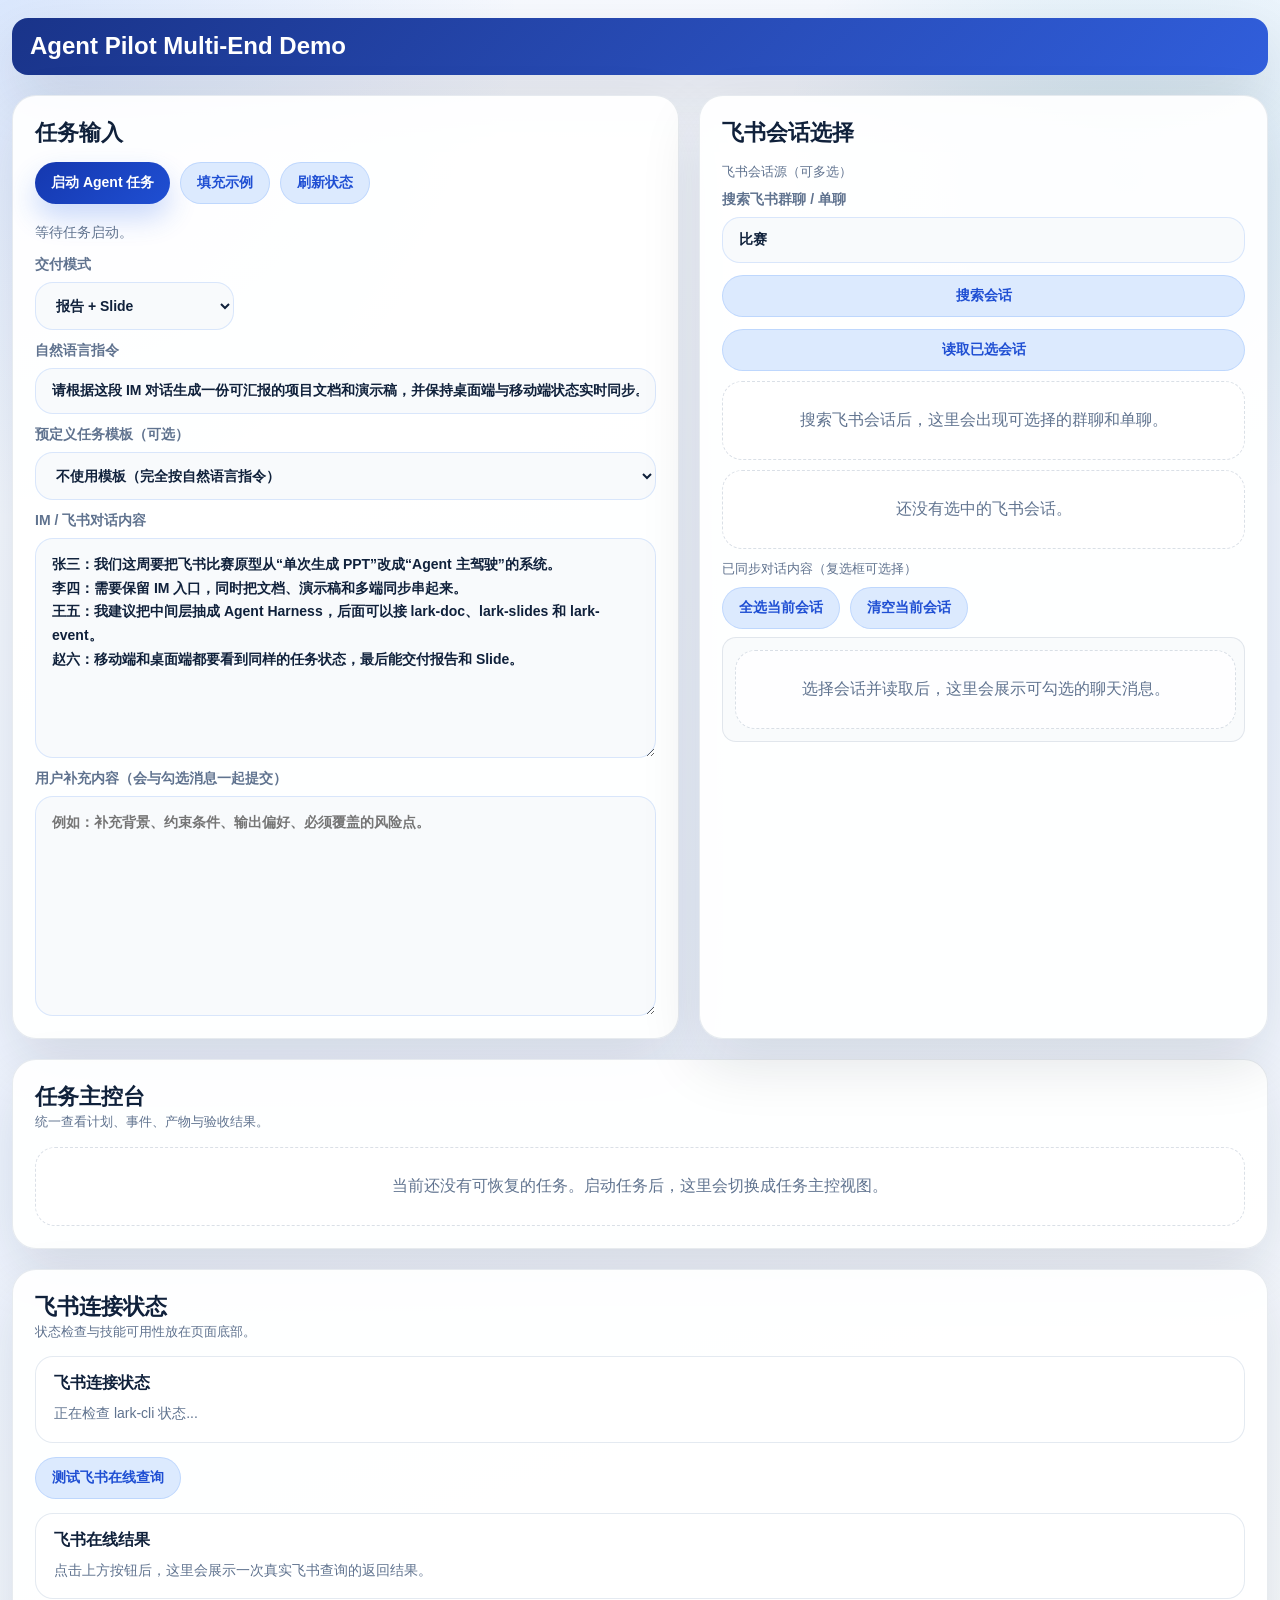
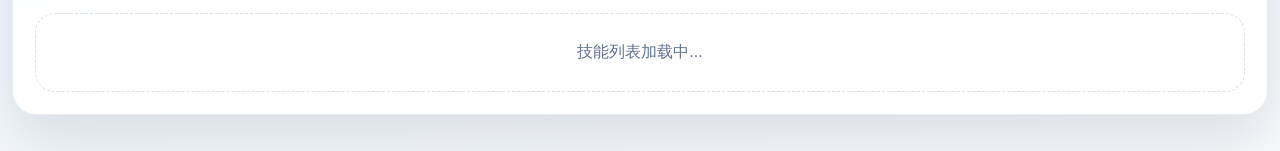
==== commit bdf45a09: "Implement competition-aligned Agent Pilot workflow" ====
--- a/web_ui.html
+++ b/web_ui.html
@@ -44,47 +44,22 @@
     }
 
     .hero {
-      position: relative;
-      overflow: hidden;
-      padding: 30px 32px;
-      border-radius: 28px;
-      background:
-        linear-gradient(135deg, rgba(15, 42, 131, 0.96), rgba(29, 78, 216, 0.9) 55%, rgba(8, 145, 178, 0.82));
+      padding: 14px 18px;
+      border-radius: 16px;
+      background: linear-gradient(135deg, rgba(15, 42, 131, 0.95), rgba(29, 78, 216, 0.9));
       color: #fff;
-      box-shadow: var(--shadow-strong);
-    }
-
-    .hero::after {
-      content: "";
-      position: absolute;
-      right: -40px;
-      bottom: -52px;
-      width: 260px;
-      height: 260px;
-      border-radius: 50%;
-      background: rgba(255, 255, 255, 0.1);
-      filter: blur(8px);
+      box-shadow: var(--shadow);
     }
 
     .hero h1 {
       margin: 0;
-      font-size: clamp(30px, 4vw, 48px);
-      line-height: 1.06;
-    }
-
-    .hero p {
-      max-width: 920px;
-      margin: 12px 0 0;
-      color: rgba(255, 255, 255, 0.88);
-      line-height: 1.75;
-      font-size: 16px;
-    }
-
+      font-size: clamp(18px, 2.2vw, 24px);
+      line-height: 1.2;
+    }
+
+    .hero p,
     .hero-flow {
-      display: flex;
-      flex-wrap: wrap;
-      gap: 10px;
-      margin-top: 18px;
+      display: none;
     }
 
     .flow-chip,
@@ -109,10 +84,37 @@
       gap: 20px;
     }
 
+    .intake-grid {
+      display: grid;
+      grid-template-columns: 1.08fr 0.92fr;
+      gap: 20px;
+      align-items: stretch;
+    }
+
+    .floating-panel {
+      position: sticky;
+      top: 12px;
+      box-shadow: var(--shadow-strong);
+      background: rgba(255, 255, 255, 0.97);
+      height: 100%;
+      display: flex;
+      flex-direction: column;
+      min-height: 0;
+    }
+
+    .floating-panel > div:last-child {
+      overflow: auto;
+      min-height: 0;
+    }
+
+    .quick-actions {
+      margin-bottom: 8px;
+      justify-content: flex-start;
+    }
+
     .panel,
     .result-panel,
-    .stage-panel,
-    .phone-shell {
+    .stage-panel {
       border-radius: 24px;
       border: 1px solid var(--line);
       background: var(--panel);
@@ -160,6 +162,27 @@
     .artifact-stack {
       display: grid;
       gap: 12px;
+    }
+
+    .event-list-scroll {
+      max-height: 420px;
+      overflow-y: auto;
+      overflow-x: hidden;
+      padding-right: 4px;
+      align-content: start;
+    }
+
+    .event-list-scroll::-webkit-scrollbar {
+      width: 8px;
+    }
+
+    .event-list-scroll::-webkit-scrollbar-thumb {
+      border-radius: 999px;
+      background: rgba(148, 163, 184, 0.42);
+    }
+
+    .event-list-scroll::-webkit-scrollbar-track {
+      background: transparent;
     }
 
     label {
@@ -201,6 +224,163 @@
       display: grid;
       grid-template-columns: repeat(3, minmax(0, 1fr));
       gap: 12px;
+    }
+
+    .session-search-row {
+      grid-template-columns: minmax(0, 1fr) 164px 164px;
+      align-items: end;
+    }
+
+    .session-search-row button {
+      white-space: nowrap;
+    }
+
+    .scenario-grid,
+    .source-grid,
+    .acceptance-grid {
+      display: grid;
+      grid-template-columns: repeat(2, minmax(0, 1fr));
+      gap: 10px;
+    }
+
+    .check-card,
+    .source-card,
+    .acceptance-card {
+      border: 1px solid rgba(148, 163, 184, 0.24);
+      border-radius: 14px;
+      padding: 12px;
+      background: rgba(248, 250, 252, 0.82);
+    }
+
+    .check-card label {
+      display: flex;
+      align-items: center;
+      gap: 8px;
+      color: var(--ink);
+      font-size: 13px;
+    }
+
+    .check-card input {
+      width: auto;
+      box-shadow: none;
+    }
+
+    .source-card.active {
+      border-color: rgba(37, 99, 235, 0.5);
+      background: rgba(219, 234, 254, 0.72);
+    }
+
+    .source-card strong {
+      display: block;
+      margin-bottom: 6px;
+    }
+
+    .source-card p {
+      margin: 0;
+      word-break: break-all;
+      overflow-wrap: anywhere;
+      line-height: 1.6;
+    }
+
+    .source-card button {
+      margin-top: 10px;
+    }
+
+    .floating-panel .source-grid {
+      grid-template-columns: 1fr;
+    }
+
+    .floating-panel .inline-grid {
+      grid-template-columns: 1fr;
+    }
+
+    .floating-panel .inline-grid button {
+      width: 100%;
+    }
+
+    .floating-panel .inline-grid label {
+      grid-column: 1 / -1;
+    }
+
+    .floating-panel .source-card p:nth-of-type(1) {
+      font-family: ui-monospace, SFMono-Regular, Menlo, Monaco, Consolas, "Liberation Mono", "Courier New", monospace;
+      font-size: 12px;
+      color: #334155;
+    }
+
+    .source-card.selected-focus {
+      border-color: rgba(30, 64, 175, 0.92);
+      box-shadow: 0 0 0 2px rgba(59, 130, 246, 0.32);
+      position: relative;
+    }
+
+    .source-card.selected-focus::after {
+      content: "当前";
+      position: absolute;
+      top: 8px;
+      right: 10px;
+      font-size: 11px;
+      font-weight: 700;
+      color: #1e40af;
+      background: rgba(219, 234, 254, 0.95);
+      border: 1px solid rgba(59, 130, 246, 0.35);
+      border-radius: 999px;
+      padding: 2px 8px;
+    }
+
+    .message-picker {
+      border: 1px solid rgba(148, 163, 184, 0.24);
+      border-radius: 14px;
+      padding: 12px;
+      background: rgba(248, 250, 252, 0.82);
+      max-height: 420px;
+      overflow-y: auto;
+      overflow-x: hidden;
+      min-width: 0;
+      align-content: start;
+      padding-right: 8px;
+    }
+
+    .message-picker::-webkit-scrollbar {
+      width: 8px;
+    }
+
+    .message-picker::-webkit-scrollbar-thumb {
+      border-radius: 999px;
+      background: rgba(148, 163, 184, 0.42);
+    }
+
+    .message-picker::-webkit-scrollbar-track {
+      background: transparent;
+    }
+
+    .message-group {
+      border-top: 1px dashed rgba(148, 163, 184, 0.28);
+      padding-top: 10px;
+      margin-top: 10px;
+    }
+
+    .message-group:first-child {
+      border-top: none;
+      padding-top: 0;
+      margin-top: 0;
+    }
+
+    .message-item {
+      display: flex;
+      gap: 8px;
+      align-items: flex-start;
+      font-size: 13px;
+      color: var(--ink);
+      margin-top: 8px;
+      word-break: break-word;
+      overflow-wrap: anywhere;
+    }
+
+    .message-item input {
+      width: auto;
+      margin-top: 2px;
+      box-shadow: none;
     }
 
     .actions,
@@ -262,6 +442,7 @@
       padding: 16px 18px;
       background: rgba(255, 255, 255, 0.96);
       border: 1px solid rgba(226, 232, 240, 0.9);
+      min-width: 0;
     }
 
     .skill-card strong,
@@ -290,6 +471,8 @@
       color: var(--muted);
       line-height: 1.68;
       font-size: 14px;
+      word-break: break-word;
+      overflow-wrap: anywhere;
     }
 
     .queued {
@@ -362,6 +545,7 @@
       display: grid;
       gap: 16px;
       align-content: start;
+      min-width: 0;
     }
 
     .desktop-heading {
@@ -378,101 +562,32 @@
       font-size: 18px;
     }
 
-    .phone-shell {
-      padding: 18px;
-      background:
-        linear-gradient(180deg, rgba(16, 24, 40, 0.98), rgba(20, 34, 59, 0.98));
-      box-shadow: var(--shadow-strong);
-      position: relative;
-      overflow: hidden;
-    }
-
-    .phone-notch {
-      width: 140px;
-      height: 28px;
-      border-radius: 0 0 18px 18px;
-      background: rgba(255, 255, 255, 0.08);
-      margin: -18px auto 16px;
-    }
-
-    .phone-screen {
-      border-radius: 28px;
-      background:
-        linear-gradient(180deg, rgba(247, 250, 255, 0.98), rgba(235, 243, 255, 0.98));
-      min-height: 100%;
-      padding: 18px;
-      display: grid;
-      gap: 14px;
-    }
-
-    .phone-header {
-      display: flex;
-      justify-content: space-between;
-      align-items: center;
-      gap: 12px;
-    }
-
-    .phone-badge {
-      padding: 7px 10px;
-      border-radius: 999px;
-      background: rgba(31, 79, 211, 0.1);
-      color: var(--blue);
-      font-size: 12px;
-      font-weight: 700;
-    }
-
-    .phone-progress {
-      padding: 14px;
-      border-radius: 18px;
-      background: linear-gradient(135deg, rgba(31, 79, 211, 0.96), rgba(8, 145, 178, 0.9));
-      color: #fff;
-    }
-
-    .phone-progress small {
-      display: block;
-      color: rgba(255, 255, 255, 0.8);
-      font-size: 12px;
-    }
-
-    .phone-progress strong {
-      display: block;
-      margin-top: 8px;
-      font-size: 20px;
-    }
-
-    .progress-bar {
-      margin-top: 12px;
-      height: 10px;
-      border-radius: 999px;
-      background: rgba(255, 255, 255, 0.16);
-      overflow: hidden;
-    }
-
-    .progress-fill {
-      height: 100%;
-      border-radius: inherit;
-      background: linear-gradient(90deg, #fff, rgba(255, 255, 255, 0.75));
-      width: 0%;
-      transition: width .25s ease;
-    }
-
-    .mobile-card {
-      background: rgba(255, 255, 255, 0.94);
-    }
-
-    .mobile-list {
-      margin: 0;
-      padding-left: 18px;
-      color: var(--muted);
-      line-height: 1.72;
-      font-size: 14px;
-    }
-
     .artifact-card {
       display: flex;
       justify-content: space-between;
       align-items: flex-start;
       gap: 14px;
+      min-width: 0;
+    }
+
+    .artifact-card > div {
+      min-width: 0;
+      flex: 1;
+    }
+
+    .artifact-actions {
+      display: flex;
+      flex-wrap: wrap;
+      gap: 8px;
+      justify-content: flex-end;
+      flex-shrink: 0;
+    }
+
+    .artifact-path {
+      margin-top: 8px !important;
+      font-family: ui-monospace, SFMono-Regular, Menlo, Monaco, Consolas, "Liberation Mono", "Courier New", monospace;
+      font-size: 12px !important;
+      color: #334155 !important;
     }
 
     iframe {
@@ -492,6 +607,36 @@
       color: #dbeafe;
       font-size: 13px;
       line-height: 1.72;
+      max-width: 100%;
+      min-width: 0;
+      white-space: pre-wrap;
+      word-break: break-word;
+      overflow-wrap: anywhere;
+      box-sizing: border-box;
+    }
+
+    #rawJson {
+      width: 100%;
+      max-width: 100%;
+      min-width: 0;
+      max-height: 420px;
+      overflow-y: auto;
+      overflow-x: auto;
+      padding-right: 8px;
+    }
+
+    #rawJson::-webkit-scrollbar {
+      width: 8px;
+      height: 8px;
+    }
+
+    #rawJson::-webkit-scrollbar-thumb {
+      border-radius: 999px;
+      background: rgba(148, 163, 184, 0.42);
+    }
+
+    #rawJson::-webkit-scrollbar-track {
+      background: transparent;
     }
 
     .empty {
@@ -508,12 +653,17 @@
     }
 
     @media (max-width: 1160px) {
+      .intake-grid,
       .top-grid,
       .duo-stage,
       .desktop-body {
         grid-template-columns: 1fr;
       }
 
+      .floating-panel {
+        position: static;
+      }
+
       .desktop-overview {
         grid-template-columns: repeat(2, minmax(0, 1fr));
       }
@@ -521,24 +671,76 @@
 
     @media (max-width: 760px) {
       .shell {
-        width: min(100vw - 16px, 1440px);
+        width: min(100vw - 16px, 100%);
+        gap: 14px;
       }
 
       .inline-grid,
-      .desktop-overview {
+      .desktop-overview,
+      .source-grid,
+      .acceptance-grid,
+      .desktop-body,
+      .desktop-column,
+      .intake-grid {
         grid-template-columns: 1fr;
       }
 
       .hero,
       .panel,
       .result-panel,
-      .stage-panel,
-      .phone-shell {
-        border-radius: 22px;
+      .stage-panel {
+        border-radius: 18px;
+        padding: 16px;
+      }
+
+      .hero h1,
+      .panel-header h2,
+      .section-header h2 {
+        font-size: 18px;
+      }
+
+      .panel-header,
+      .section-header,
+      .desktop-heading {
+        flex-direction: column;
+        align-items: stretch;
+      }
+
+      .actions,
+      .stage-actions,
+      .artifact-actions,
+      .stats {
+        flex-direction: column;
+        align-items: stretch;
+      }
+
+      button,
+      .link-btn,
+      .actions a,
+      .stage-actions a {
+        width: 100%;
+        justify-content: center;
+        text-align: center;
+      }
+
+      .floating-panel {
+        position: static;
+        height: auto;
+      }
+
+      .floating-panel > div:last-child {
+        overflow: visible;
+      }
+
+      .event-list-scroll,
+      .message-picker,
+      #rawJson {
+        max-height: 320px;
       }
 
       iframe {
-        height: 500px;
+        width: 100%;
+        height: 320px;
       }
     }
   </style>
@@ -547,38 +749,25 @@
   <main class="shell">
     <section class="hero">
       <h1>Agent Pilot Multi-End Demo</h1>
-      <p>这版界面专门强化“桌面主控 + 移动追踪”的答辩效果。两端共享同一个 Agent 任务、同一份计划、同一条事件流，但展示重点不同：桌面端负责主控和交付，移动端负责跟踪、提醒和接力。</p>
-      <div class="hero-flow">
-        <div class="flow-chip">IM / 飞书入口</div>
-        <div class="flow-chip">自然语言指令</div>
-        <div class="flow-chip">Agent Harness</div>
-        <div class="flow-chip">任务规划</div>
-        <div class="flow-chip">Doc / Slides</div>
-        <div class="flow-chip">双端同步</div>
-        <div class="flow-chip">报告 / 交付</div>
-      </div>
     </section>
 
-    <section class="top-grid">
+    <section class="intake-grid">
       <section class="panel">
         <div class="panel-header">
           <div>
-            <h2>任务启动台</h2>
-            <span>从 IM / 飞书入口发起任务，并指定主控设备。创建后会自动补齐桌面端与移动端演示设备。</span>
+            <h2>任务输入</h2>
           </div>
         </div>
 
         <div class="stack">
+          <div class="actions quick-actions">
+            <button id="runBtn" class="primary-btn">启动 Agent 任务</button>
+            <button id="demoBtn" class="secondary-btn" type="button">填充示例</button>
+            <button id="refreshBtn" class="secondary-btn" type="button">刷新状态</button>
+          </div>
+          <div id="statusText" class="status">等待任务启动。</div>
+
           <div class="inline-grid">
-            <label>
-              来源
-              <select id="sourceInput">
-                <option value="im">IM</option>
-                <option value="lark">飞书</option>
-                <option value="manual">手动录入</option>
-              </select>
-            </label>
-
             <label>
               交付模式
               <select id="outputInput">
@@ -587,19 +776,21 @@
                 <option value="slides">仅 Slide</option>
               </select>
             </label>
-
-            <label>
-              初始主控端
-              <select id="platformInput">
-                <option value="desktop">桌面端</option>
-                <option value="mobile">移动端</option>
-              </select>
-            </label>
           </div>
 
           <label>
             自然语言指令
             <input id="instructionInput" value="请根据这段 IM 对话生成一份可汇报的项目文档和演示稿，并保持桌面端与移动端状态实时同步。">
+          </label>
+
+          <label>
+            预定义任务模板（可选）
+            <select id="taskTemplateInput">
+              <option value="">不使用模板（完全按自然语言指令）</option>
+              <option value="请做一次完整链路：意图识别、任务拆解、文档生成、演示稿生成、多端同步、最终交付。">完整链路（A-F）</option>
+              <option value="请重点完成任务规划和文档沉淀，输出可执行清单与汇报文档。">规划 + 文档</option>
+              <option value="请重点产出演示稿，用于项目汇报，并附交付说明。">演示稿优先</option>
+            </select>
           </label>
 
           <label>
@@ -610,35 +801,44 @@
 赵六：移动端和桌面端都要看到同样的任务状态，最后能交付报告和 Slide。</textarea>
           </label>
 
-          <div class="actions">
-            <button id="runBtn" class="primary-btn">启动 Agent 任务</button>
-            <button id="demoBtn" class="secondary-btn" type="button">填充示例</button>
-            <button id="refreshBtn" class="secondary-btn" type="button">刷新状态</button>
-          </div>
-          <div id="statusText" class="status">等待任务启动。</div>
+          <label>
+            用户补充内容（会与勾选消息一起提交）
+            <textarea id="supplementInput" placeholder="例如：补充背景、约束条件、输出偏好、必须覆盖的风险点。"></textarea>
+          </label>
+
         </div>
       </section>
 
-      <section class="panel">
+      <section class="panel floating-panel">
         <div class="panel-header">
           <div>
-            <h2>Lark Skills 执行层</h2>
-            <span>参考 `larksuite/cli` 的 skill 体系，当前项目已经预留接入点，方便后续替换成真实飞书能力。</span>
+            <h2>飞书会话选择</h2>
           </div>
         </div>
-        <div id="larkStatusCard" class="status-card" style="margin-bottom:14px;">
-          <strong>飞书连接状态</strong>
-          <p>正在检查 lark-cli 状态...</p>
-        </div>
-        <div class="actions" style="margin-bottom:14px;">
-          <button id="larkSearchBtn" class="secondary-btn" type="button">测试飞书在线查询</button>
-        </div>
-        <div id="larkSearchResult" class="status-card" style="margin-bottom:14px;">
-          <strong>飞书在线结果</strong>
-          <p>点击上方按钮后，这里会展示一次真实飞书查询的返回结果。</p>
-        </div>
-        <div id="skillList" class="skill-list">
-          <div class="empty">技能列表加载中...</div>
+        <div>
+          <div class="meta-line" style="margin-bottom:8px;">飞书会话源（可多选）</div>
+          <div class="inline-grid session-search-row">
+            <label>
+              搜索飞书群聊 / 单聊
+              <input id="sessionSearchInput" value="比赛">
+            </label>
+            <button id="sessionSearchBtn" class="secondary-btn" type="button">搜索会话</button>
+            <button id="sessionPreviewBtn" class="secondary-btn" type="button">读取已选会话</button>
+          </div>
+          <div id="sessionSearchResults" class="source-grid" style="margin-top:10px;">
+            <div class="empty">搜索飞书会话后，这里会出现可选择的群聊和单聊。</div>
+          </div>
+          <div id="selectedSessionList" class="source-grid" style="margin-top:10px;">
+            <div class="empty">还没有选中的飞书会话。</div>
+          </div>
+          <div class="meta-line" style="margin:10px 0 8px;">已同步对话内容（复选框可选择）</div>
+          <div class="actions" style="margin-bottom:8px;">
+            <button id="selectAllMessagesBtn" class="secondary-btn" type="button">全选当前会话</button>
+            <button id="clearMessagesBtn" class="secondary-btn" type="button">清空当前会话</button>
+          </div>
+          <div id="messagePicker" class="message-picker">
+            <div class="empty">选择会话并读取后，这里会展示可勾选的聊天消息。</div>
+          </div>
         </div>
       </section>
     </section>
@@ -646,166 +846,149 @@
     <section class="result-panel">
       <div class="panel-header">
         <div>
-          <h2>双端联动演示台</h2>
-          <span>左侧是桌面主控台，右侧是移动追踪视图。两边都绑定到同一个任务状态。</span>
+          <h2>任务主控台</h2>
+          <span>统一查看计划、事件、产物与验收结果。</span>
         </div>
         <div id="jobStats" class="stats"></div>
       </div>
 
-      <div id="emptyState" class="empty">还没有选中的任务。启动任务后，这里会切换成桌面端与移动端联动视图。</div>
+      <div id="emptyState" class="empty">当前还没有可恢复的任务。启动任务后，这里会切换成任务主控视图。</div>
 
       <div id="resultShell" class="result-shell hidden">
-        <div class="stage-actions">
-          <button id="desktopSyncBtn" class="secondary-btn" type="button">桌面端接管主控</button>
-          <button id="mobileSyncBtn" class="secondary-btn" type="button">移动端接力跟进</button>
-          <button id="broadcastBtn" class="secondary-btn" type="button">双端同步广播</button>
-          <a id="openMobileBtn" class="link-btn hidden" href="/mobile" target="_blank" rel="noopener">打开独立移动端页面</a>
-        </div>
-
-        <section class="duo-stage">
-          <div class="stage-panel desktop-stage">
-            <div class="section-header">
-              <div>
-                <h2>桌面主控台</h2>
-                <span>负责看全量计划、交付产物和预览内容，是答辩时的主镜头。</span>
-              </div>
-              <div id="desktopStatusTag" class="tag queued">等待任务</div>
-            </div>
-
-            <div id="desktopOverview" class="desktop-overview"></div>
-
-            <div class="desktop-body">
-              <div class="desktop-column">
-                <section>
-                  <div class="desktop-heading">
-                    <h3>计划总览</h3>
-                    <span class="subtle">Agent Harness 输出的执行步骤</span>
-                  </div>
-                  <div id="stepList" class="step-list"></div>
-                </section>
-
-                <section>
-                  <div class="desktop-heading">
-                    <h3>内容简报</h3>
-                    <span class="subtle">文档和演示稿共享的内容底座</span>
-                  </div>
-                  <div id="briefGrid" class="brief-grid"></div>
-                </section>
-              </div>
-
-              <div class="desktop-column">
-                <section>
-                  <div class="desktop-heading">
-                    <h3>设备状态</h3>
-                    <span class="subtle">同一个任务在多端的同步快照</span>
-                  </div>
-                  <div id="deviceMiniList" class="device-mini-list"></div>
-                </section>
-
-                <section>
-                  <div class="desktop-heading">
-                    <h3>交付产物</h3>
-                    <span class="subtle">报告、Slide 和清单在这里统一收口</span>
-                  </div>
-                  <div id="artifactStack" class="artifact-stack"></div>
-                </section>
-              </div>
-            </div>
-          </div>
-
-          <aside class="phone-shell">
-            <div class="phone-notch"></div>
-            <div class="phone-screen">
-              <div class="phone-header">
-                <strong>移动端跟踪视图</strong>
-                <div id="mobileBadge" class="phone-badge">未接入</div>
-              </div>
-
-              <div class="phone-progress">
-                <small>当前任务进度</small>
-                <strong id="mobileProgressTitle">等待 Agent 任务</strong>
-                <div class="progress-bar">
-                  <div id="mobileProgressFill" class="progress-fill"></div>
-                </div>
-              </div>
-
-              <div class="mobile-card">
-                <strong>当前焦点</strong>
-                <p id="mobileFocusText">移动端将展示当前阶段、最新提醒和下一步动作。</p>
-              </div>
-
-              <div class="mobile-card">
-                <strong>最新提醒</strong>
-                <div id="mobileFeed" class="mobile-feed"></div>
-              </div>
-
-              <div class="mobile-card">
-                <strong>下一步行动</strong>
-                <ul id="mobileActions" class="mobile-list"></ul>
-              </div>
-
-              <div class="mobile-card">
-                <strong>多端一致性</strong>
-                <p id="syncSummaryText">等待任务启动。</p>
-              </div>
-            </div>
-          </aside>
-        </section>
-
         <section class="stage-panel">
           <div class="section-header">
             <div>
-              <h2>事件流与交付预览</h2>
-              <span>桌面端看全量事件，移动端拿到最新提醒；两边都基于同一条事件链。</span>
+              <h2>事件总览</h2>
+              <span>先从这里选择任务，再查看下方当前任务主控内容。</span>
+            </div>
+            <select id="eventScopeSelect" style="max-width:180px;">
+              <option value="latest">最新事件</option>
+              <option value="completed">已完成任务</option>
+              <option value="running" selected>运行中任务</option>
+            </select>
+          </div>
+          <div id="activeEventList" class="event-list event-list-scroll"></div>
+        </section>
+
+        <div class="stage-actions">
+          <button id="desktopSyncBtn" class="secondary-btn" type="button">同步当前设备</button>
+          <button id="confirmAcceptanceBtn" class="secondary-btn" type="button">确认验收标准</button>
+        </div>
+
+        <section class="stage-panel desktop-stage">
+          <div class="section-header">
+            <div>
+              <h2>当前任务主控</h2>
+              <span>查看当前选中任务的计划、事件、产物和验收结果。</span>
+            </div>
+            <div id="desktopStatusTag" class="tag queued">等待任务</div>
+          </div>
+
+          <div id="desktopOverview" class="desktop-overview"></div>
+
+          <div class="desktop-body">
+            <div class="desktop-column">
+              <section>
+                <div class="desktop-heading">
+                  <h3>计划总览</h3>
+                  <span class="subtle">Agent Harness 输出的执行步骤</span>
+                </div>
+                <div id="stepList" class="step-list"></div>
+              </section>
+
+              <section>
+                <div class="desktop-heading">
+                  <h3>当前任务事件流</h3>
+                  <span class="subtle">当前任务最近 10 条执行记录</span>
+                </div>
+                <div id="eventList" class="event-list event-list-scroll"></div>
+              </section>
+
+              <section>
+                <div class="desktop-heading">
+                  <h3>内容简报</h3>
+                  <span class="subtle">文档和演示稿共享的内容底座</span>
+                </div>
+                <div id="briefGrid" class="brief-grid"></div>
+              </section>
+            </div>
+
+            <div class="desktop-column">
+              <section>
+                <div class="desktop-heading">
+                  <h3>交付产物</h3>
+                  <span class="subtle">报告、Slide 和清单在这里统一收口</span>
+                </div>
+                <div class="actions" style="margin-bottom:8px;">
+                  <a id="downloadAllArtifactsBtn" class="link-btn hidden" href="#" download>下载全部（zip）</a>
+                </div>
+                <div id="artifactStack" class="artifact-stack"></div>
+              </section>
+
+              <section>
+                <div class="desktop-heading">
+                  <h3>验收标准</h3>
+                  <span class="subtle">Agent 生成，可在任意设备确认</span>
+                </div>
+                <div id="acceptanceGrid" class="acceptance-grid"></div>
+              </section>
+
+              <section>
+                <div class="desktop-heading">
+                  <h3>任务原始 JSON</h3>
+                  <span class="subtle">当前选中任务的原始状态结构。</span>
+                </div>
+                <pre id="rawJson"></pre>
+              </section>
             </div>
           </div>
-
-          <div class="top-grid" style="grid-template-columns: 0.88fr 1.12fr;">
-            <section>
-              <div class="desktop-heading">
-                <h3>事件流</h3>
-                <span class="subtle">最近 10 条任务事件</span>
-              </div>
-              <div id="eventList" class="event-list"></div>
-            </section>
-
-            <section>
-              <div class="desktop-heading">
-                <h3>Slide 预览</h3>
-                <span class="subtle">桌面端主控预览区</span>
-              </div>
-              <div id="slideEmpty" class="empty">任务完成后，这里会嵌入 HTML Slide 预览。</div>
-              <iframe id="slidesFrame" class="hidden" title="slides preview"></iframe>
-            </section>
-          </div>
-        </section>
-
-        <section class="stage-panel">
-          <div class="section-header">
-            <div>
-              <h2>任务原始 JSON</h2>
-              <span>便于答辩时展示状态结构、事件流和多端设备快照。</span>
-            </div>
-          </div>
-          <pre id="rawJson"></pre>
         </section>
       </div>
     </section>
+
+    <section class="panel">
+      <div class="panel-header">
+        <div>
+          <h2>飞书连接状态</h2>
+          <span>状态检查与技能可用性放在页面底部。</span>
+        </div>
+      </div>
+      <div id="larkStatusCard" class="status-card" style="margin-bottom:14px;">
+        <strong>飞书连接状态</strong>
+        <p>正在检查 lark-cli 状态...</p>
+      </div>
+      <div class="actions" style="margin-bottom:14px;">
+        <button id="larkSearchBtn" class="secondary-btn" type="button">测试飞书在线查询</button>
+      </div>
+      <div id="larkSearchResult" class="status-card" style="margin-bottom:14px;">
+        <strong>飞书在线结果</strong>
+        <p>点击上方按钮后，这里会展示一次真实飞书查询的返回结果。</p>
+      </div>
+      <div id="skillList" class="skill-list">
+        <div class="empty">技能列表加载中...</div>
+      </div>
+    </section>
   </main>
 
   <script>
-    const sourceInput = document.getElementById("sourceInput");
     const outputInput = document.getElementById("outputInput");
-    const platformInput = document.getElementById("platformInput");
     const instructionInput = document.getElementById("instructionInput");
     const chatInput = document.getElementById("chatInput");
+    const sessionSearchInput = document.getElementById("sessionSearchInput");
+    const sessionSearchBtn = document.getElementById("sessionSearchBtn");
+    const sessionPreviewBtn = document.getElementById("sessionPreviewBtn");
+    const sessionSearchResults = document.getElementById("sessionSearchResults");
+    const selectedSessionList = document.getElementById("selectedSessionList");
+    const messagePicker = document.getElementById("messagePicker");
+    const selectAllMessagesBtn = document.getElementById("selectAllMessagesBtn");
+    const clearMessagesBtn = document.getElementById("clearMessagesBtn");
+    const supplementInput = document.getElementById("supplementInput");
+    const taskTemplateInput = document.getElementById("taskTemplateInput");
     const runBtn = document.getElementById("runBtn");
     const demoBtn = document.getElementById("demoBtn");
     const refreshBtn = document.getElementById("refreshBtn");
     const desktopSyncBtn = document.getElementById("desktopSyncBtn");
-    const mobileSyncBtn = document.getElementById("mobileSyncBtn");
-    const broadcastBtn = document.getElementById("broadcastBtn");
-    const openMobileBtn = document.getElementById("openMobileBtn");
+    const confirmAcceptanceBtn = document.getElementById("confirmAcceptanceBtn");
     const statusText = document.getElementById("statusText");
     const skillList = document.getElementById("skillList");
     const larkStatusCard = document.getElementById("larkStatusCard");
@@ -818,22 +1001,26 @@
     const desktopOverview = document.getElementById("desktopOverview");
     const stepList = document.getElementById("stepList");
     const briefGrid = document.getElementById("briefGrid");
-    const deviceMiniList = document.getElementById("deviceMiniList");
+    const eventScopeSelect = document.getElementById("eventScopeSelect");
     const artifactStack = document.getElementById("artifactStack");
-    const mobileBadge = document.getElementById("mobileBadge");
-    const mobileProgressTitle = document.getElementById("mobileProgressTitle");
-    const mobileProgressFill = document.getElementById("mobileProgressFill");
-    const mobileFocusText = document.getElementById("mobileFocusText");
-    const mobileFeed = document.getElementById("mobileFeed");
-    const mobileActions = document.getElementById("mobileActions");
-    const syncSummaryText = document.getElementById("syncSummaryText");
+    const downloadAllArtifactsBtn = document.getElementById("downloadAllArtifactsBtn");
+    const acceptanceGrid = document.getElementById("acceptanceGrid");
+    const activeEventList = document.getElementById("activeEventList");
     const eventList = document.getElementById("eventList");
-    const slideEmpty = document.getElementById("slideEmpty");
-    const slidesFrame = document.getElementById("slidesFrame");
     const rawJson = document.getElementById("rawJson");
 
     let currentJobId = new URLSearchParams(window.location.search).get("job_id") || "";
     let pollingTimer = null;
+    let sessionSearchCache = [];
+    let selectedSessionSources = [];
+    let currentMessageSessionKey = "";
+    let latestLarkStatus = null;
+    taskTemplateInput.addEventListener("change", () => {
+      const template = taskTemplateInput.value.trim();
+      if (!template) return;
+      const current = instructionInput.value.trim();
+      instructionInput.value = current ? `${current}\n\n[任务模板建议]\n${template}` : template;
+    });
 
     demoBtn.addEventListener("click", () => {
       instructionInput.value = "请基于这段 IM 对话输出一份项目汇报文档和演示稿，并把状态同步到桌面端和移动端。";
@@ -841,18 +1028,38 @@
 工程同学：主流程先从 IM / 飞书入口进来，再交给 Agent Harness 和 Planner。
 设计同学：最终既要有文档，也要有 Slide，还要支持移动端和桌面端状态一致。
 运营同学：交付时最好能直接给出报告、预览链接和 PPT 文件。`;
+      sessionSearchInput.value = "比赛";
+      selectedSessionSources = [];
+      renderSelectedSessionSources();
       statusText.textContent = "已填充示例内容。";
     });
 
     refreshBtn.addEventListener("click", async () => {
       await loadSkills();
+      await loadActiveEvents();
+      if (!currentJobId) {
+        await restoreLatestJob();
+      }
       if (currentJobId) {
         emptyState.classList.add("hidden");
         resultShell.classList.remove("hidden");
-        openMobileBtn.classList.remove("hidden");
-        openMobileBtn.href = `/mobile?job_id=${encodeURIComponent(currentJobId)}`;
         await pollJob();
       }
+    });
+
+    sessionSearchBtn.addEventListener("click", searchSessionSources);
+    sessionPreviewBtn.addEventListener("click", hydrateChatInputFromSelectedSessions);
+    selectAllMessagesBtn.addEventListener("click", () => {
+      toggleCurrentSessionMessages(true);
+    });
+    clearMessagesBtn.addEventListener("click", () => {
+      toggleCurrentSessionMessages(false);
+    });
+    supplementInput.addEventListener("input", () => {
+      syncChatInputFromSelectedSessions();
+    });
+    eventScopeSelect.addEventListener("change", async () => {
+      await loadActiveEvents();
     });
 
     runBtn.addEventListener("click", async () => {
@@ -866,18 +1073,20 @@
       statusText.textContent = "正在创建 Agent 任务...";
 
       try {
+        await hydrateChatInputFromSelectedSessions();
+        const device = currentDeviceIdentity();
         const response = await fetch("/api/jobs", {
           method: "POST",
           headers: { "Content-Type": "application/json" },
           body: JSON.stringify({
-            source: sourceInput.value,
             instruction,
             chat_text: chatInput.value.trim(),
+            session_sources: parseSessionSources(),
             preferred_output: outputInput.value,
             client_id: "web-dashboard",
-            device_id: `${platformInput.value}-console`,
-            device_label: platformInput.value === "desktop" ? "Desktop Console" : "Mobile Console",
-            platform: platformInput.value
+            device_id: device.device_id,
+            device_label: device.device_label,
+            platform: device.platform
           })
         });
         const data = await response.json();
@@ -886,12 +1095,11 @@
         }
 
         currentJobId = data.job_id;
+        syncJobIdToUrl(currentJobId);
         emptyState.classList.add("hidden");
         resultShell.classList.remove("hidden");
-        openMobileBtn.classList.remove("hidden");
-        openMobileBtn.href = `/mobile?job_id=${encodeURIComponent(currentJobId)}`;
         statusText.textContent = `任务已启动：${data.job_id}`;
-        await seedDemoDevices();
+        await syncCurrentDevice("任务已从当前设备发起。");
         startPolling();
       } catch (error) {
         console.error(error);
@@ -901,19 +1109,36 @@
       }
     });
 
-    desktopSyncBtn.addEventListener("click", () => pushDeviceHeartbeat("desktop", "Desktop Control", "control-room", "桌面端接管主控，负责全量查看与交付。"));
-    mobileSyncBtn.addEventListener("click", () => pushDeviceHeartbeat("mobile", "Mobile Relay", "relay-view", "移动端收到同步提醒，负责跟进和接力。"));
-    broadcastBtn.addEventListener("click", async () => {
-      await Promise.all([
-        pushDeviceHeartbeat("desktop", "Desktop Broadcast", "delivery-board", "桌面端已广播最新交付状态。"),
-        pushDeviceHeartbeat("mobile", "Mobile Broadcast", "push-feed", "移动端已收到最新广播提醒。")
-      ]);
-      statusText.textContent = "已完成双端同步广播。";
+    desktopSyncBtn.addEventListener("click", () => pushCurrentDeviceHeartbeat("当前设备正在主控台查看任务。"));
+
+    confirmAcceptanceBtn.addEventListener("click", async () => {
+      if (!currentJobId) return;
+      const device = currentDeviceIdentity();
+      await fetch(`/api/jobs/${currentJobId}/acceptance`, {
+        method: "POST",
+        headers: { "Content-Type": "application/json" },
+        body: JSON.stringify({
+          confirmed: true,
+          confirmed_by: device.platform,
+          note: `${device.device_label} 确认本次比赛验收标准。`
+        })
+      });
+      statusText.textContent = `${device.device_label} 已确认验收标准。`;
+      await pollJob();
     });
     larkSearchBtn.addEventListener("click", async () => {
       larkSearchResult.innerHTML = "<strong>飞书在线结果</strong><p>正在调用真实飞书用户查询...</p>";
       try {
-        const response = await fetch("/api/lark/search-users?q=" + encodeURIComponent("庞天傲"));
+        const fallbackName = extractDisplayName(latestLarkStatus?.linked_user || "");
+        const query = fallbackName;
+        if (!query) {
+          larkSearchResult.innerHTML = `
+            <strong>飞书在线结果 <span class="tag warning">missing_query</span></strong>
+            <p>当前未检测到已绑定用户。请先在终端完成 lark-cli 登录绑定后再查询。</p>
+          `;
+          return;
+        }
+        const response = await fetch("/api/lark/search-users?q=" + encodeURIComponent(query));
         const data = await response.json();
         if (data.ok) {
           const users = (data.data && data.data.users) || [];
@@ -921,6 +1146,7 @@
           larkSearchResult.innerHTML = `
             <strong>飞书在线结果 <span class="tag completed">online</span></strong>
             <p>本次查询已命中真实飞书用户目录。</p>
+            <p style="margin-top:8px;">查询词（来自当前登录用户）：${escapeHtml(query)}</p>
             <p style="margin-top:8px;">身份：${escapeHtml(data.identity || "unknown")}</p>
             <p style="margin-top:8px;">命中用户：${escapeHtml(first ? first.localized_name : "无")} ${first ? `(${escapeHtml(first.open_id || "")})` : ""}</p>
           `;
@@ -928,6 +1154,7 @@
           const message = data.error?.message || data.note || data.raw || "查询未成功。";
           larkSearchResult.innerHTML = `
             <strong>飞书在线结果 <span class="tag warning">limited</span></strong>
+            <p>查询词（来自当前登录用户）：${escapeHtml(query)}</p>
             <p>${escapeHtml(message)}</p>
             <p style="margin-top:8px;">这通常表示当前运行时没有直接持有 user token，但 lark-cli 在宿主环境中已完成配置。</p>
           `;
@@ -959,9 +1186,213 @@
       });
     }
 
+    async function searchSessionSources() {
+      const query = sessionSearchInput.value.trim();
+      sessionSearchResults.innerHTML = '<div class="empty">正在查询飞书群聊和单聊...</div>';
+      try {
+        const response = await fetch("/api/lark/session-sources?q=" + encodeURIComponent(query));
+        const data = await response.json();
+        sessionSearchCache = Array.isArray(data) ? data : [];
+        renderSessionSearchResults();
+      } catch (error) {
+        console.error(error);
+        sessionSearchResults.innerHTML = `<div class="empty">会话查询失败：${escapeHtml(error.message || "unknown")}</div>`;
+      }
+    }
+
+    function renderSessionSearchResults() {
+      sessionSearchResults.innerHTML = "";
+      if (!sessionSearchCache.length) {
+        sessionSearchResults.innerHTML = '<div class="empty">没有找到匹配的飞书会话。</div>';
+        return;
+      }
+
+      sessionSearchCache.forEach((item) => {
+        const key = `${item.kind}:${item.source_id}`;
+        const selected = selectedSessionSources.some((source) => `${source.kind}:${source.source_id}` === key);
+        const node = document.createElement("article");
+        node.className = `source-card ${selected ? "active" : ""}`;
+        node.innerHTML = `
+          <strong>${escapeHtml(item.label)} <span class="tag ${item.kind === "chat" ? "running" : "completed"}">${escapeHtml(item.kind === "chat" ? "群聊" : "单聊")}</span></strong>
+          <p>${escapeHtml(item.source_id)}</p>
+          <p style="margin-top:8px;">${escapeHtml(item.note || "飞书会话")}</p>
+          <button class="secondary-btn" type="button">${selected ? "取消选择" : "选择会话"}</button>
+        `;
+        node.querySelector("button").addEventListener("click", async () => {
+          await toggleSessionSource(item);
+        });
+        sessionSearchResults.appendChild(node);
+      });
+    }
+
+    async function toggleSessionSource(item) {
+      const key = `${item.kind}:${item.source_id}`;
+      const index = selectedSessionSources.findIndex((source) => `${source.kind}:${source.source_id}` === key);
+      if (index >= 0) {
+        selectedSessionSources.splice(index, 1);
+        syncChatInputFromSelectedSessions();
+        statusText.textContent = "";
+      } else {
+        selectedSessionSources.push({ ...item, transcript: "", message_count: 0 });
+        try {
+          await hydrateChatInputFromSelectedSessions();
+        } catch (error) {
+          console.error(error);
+          statusText.textContent = `读取会话失败：${error.message || "unknown"}`;
+        }
+      }
+      renderSessionSearchResults();
+      renderSelectedSessionSources();
+    }
+
+    function renderSelectedSessionSources() {
+      selectedSessionList.innerHTML = "";
+      if (!selectedSessionSources.length) {
+        selectedSessionList.innerHTML = '<div class="empty">还没有选中的飞书会话。</div>';
+        currentMessageSessionKey = "";
+        renderMessagePicker();
+        return;
+      }
+
+      const firstKey = `${selectedSessionSources[0].kind}:${selectedSessionSources[0].source_id}`;
+      if (!currentMessageSessionKey) {
+        currentMessageSessionKey = firstKey;
+      }
+
+      selectedSessionSources.forEach((item) => {
+        const itemKey = `${item.kind}:${item.source_id}`;
+        const node = document.createElement("article");
+        node.className = `source-card active ${itemKey === currentMessageSessionKey ? "selected-focus" : ""}`;
+        node.innerHTML = `
+          <strong>${escapeHtml(item.label)} <span class="tag ${item.kind === "chat" ? "running" : "completed"}">${escapeHtml(item.kind === "chat" ? "群聊" : "单聊")}</span></strong>
+          <p>${escapeHtml(item.source_id)}</p>
+          <p style="margin-top:8px;">${escapeHtml(item.messages?.length ? `已读取 ${item.messages.length} 条消息` : "尚未读取 transcript")}</p>
+        `;
+        node.addEventListener("click", () => {
+          currentMessageSessionKey = itemKey;
+          renderSelectedSessionSources();
+        });
+        selectedSessionList.appendChild(node);
+      });
+      renderMessagePicker();
+    }
+
+    async function hydrateChatInputFromSelectedSessions() {
+      if (!selectedSessionSources.length) {
+        chatInput.value = "";
+        return;
+      }
+      statusText.textContent = "正在从飞书读取已选会话内容...";
+      const hydrated = [];
+      for (const item of selectedSessionSources) {
+        const response = await fetch("/api/lark/session-sources/preview", {
+          method: "POST",
+          headers: { "Content-Type": "application/json" },
+          body: JSON.stringify({
+            kind: item.kind,
+            source_id: item.source_id,
+            label: item.label,
+            message_limit: 20
+          })
+        });
+        const data = await response.json();
+        if (!response.ok) {
+          throw new Error(data.detail || `无法读取会话 ${item.label}`);
+        }
+        hydrated.push({
+          ...item,
+          transcript: data.chat_text,
+          message_count: data.message_count || 0,
+          messages: (data.chat_text || "")
+            .split("\n")
+            .map((line) => line.trim())
+            .filter(Boolean)
+            .map((line, idx) => ({
+              id: `${item.kind}:${item.source_id}:${idx}`,
+              text: line,
+              checked: true
+            }))
+        });
+      }
+      selectedSessionSources = hydrated;
+      renderSelectedSessionSources();
+      syncChatInputFromSelectedSessions();
+      statusText.textContent = "已读取所选飞书会话内容。";
+    }
+
+    function syncChatInputFromSelectedSessions() {
+      const transcriptBlocks = selectedSessionSources
+        .map((item) => {
+          const selectedLines = (item.messages || []).filter((msg) => msg.checked).map((msg) => msg.text);
+          if (!selectedLines.length) return "";
+          return `[${item.label}]\n${selectedLines.join("\n")}`;
+        })
+        .filter(Boolean);
+      const supplement = supplementInput.value.trim();
+      if (supplement) {
+        transcriptBlocks.push(`[用户补充]\n${supplement}`);
+      }
+      chatInput.value = transcriptBlocks.join("\n\n");
+    }
+
+    function renderMessagePicker() {
+      messagePicker.innerHTML = "";
+      if (!selectedSessionSources.length) {
+        messagePicker.innerHTML = '<div class="empty">选择会话并读取后，这里会展示可勾选的聊天消息。</div>';
+        return;
+      }
+
+      const hasMessages = selectedSessionSources.some((item) => (item.messages || []).length);
+      if (!hasMessages) {
+        messagePicker.innerHTML = '<div class="empty">当前会话还没有可勾选消息，请先读取会话内容。</div>';
+        return;
+      }
+
+      const target = selectedSessionSources.find((item) => `${item.kind}:${item.source_id}` === currentMessageSessionKey)
+        || selectedSessionSources[0];
+      if (!target || !(target.messages || []).length) {
+        messagePicker.innerHTML = '<div class="empty">当前会话没有消息可供选择。</div>';
+        return;
+      }
+
+      const group = document.createElement("div");
+      group.className = "message-group";
+      const title = document.createElement("strong");
+      title.textContent = `${target.label} (${target.messages.length}条)`;
+      group.appendChild(title);
+
+      target.messages.forEach((msg) => {
+        const line = document.createElement("label");
+        line.className = "message-item";
+        line.innerHTML = `
+          <input type="checkbox" ${msg.checked ? "checked" : ""}>
+          <span>${escapeHtml(msg.text)}</span>
+        `;
+        line.querySelector("input").addEventListener("change", (event) => {
+          msg.checked = Boolean(event.target.checked);
+          syncChatInputFromSelectedSessions();
+        });
+        group.appendChild(line);
+      });
+      messagePicker.appendChild(group);
+    }
+
+    function toggleCurrentSessionMessages(checked) {
+      if (!selectedSessionSources.length) return;
+      const target = selectedSessionSources.find((item) => `${item.kind}:${item.source_id}` === currentMessageSessionKey)
+        || selectedSessionSources[0];
+      if (!target || !(target.messages || []).length) return;
+      target.messages.forEach((msg) => {
+        msg.checked = checked;
+      });
+      renderMessagePicker();
+      syncChatInputFromSelectedSessions();
+    }
+
     async function loadLarkStatus() {
       const response = await fetch("/api/lark/status");
       const data = await response.json();
+      latestLarkStatus = data;
       const stateClass = data.authenticated ? "completed" : data.user_linked ? "running" : data.configured ? "queued" : data.installed ? "queued" : "failed";
       const scopeHints = (data.scope_hints || [])
         .map((hint) => `<p style="margin-top:8px;">${escapeHtml(hint)}</p>`)
@@ -978,12 +1409,23 @@
       `;
     }
 
+    function extractDisplayName(linkedUserText) {
+      const cleaned = String(linkedUserText || "").trim();
+      if (!cleaned) return "";
+      const matched = cleaned.match(/^(.+?)\s*\(ou_/);
+      if (matched && matched[1]) return matched[1].trim();
+      return cleaned;
+    }
+
     function startPolling() {
       if (pollingTimer) {
         clearInterval(pollingTimer);
       }
       pollJob();
-      pollingTimer = setInterval(pollJob, 2000);
+      pollingTimer = setInterval(async () => {
+        await pollJob();
+        await loadActiveEvents();
+      }, 2000);
     }
 
     async function pollJob() {
@@ -997,12 +1439,41 @@
       }
     }
 
-    async function seedDemoDevices() {
+    async function restoreLatestJob() {
+      const response = await fetch("/api/jobs");
+      const jobs = await response.json();
+      if (!Array.isArray(jobs) || !jobs.length) {
+        renderEmpty();
+        return;
+      }
+      const running = jobs.find((job) => job.status === "running" || job.status === "queued");
+      const fallback = jobs[0];
+      currentJobId = (running || fallback).job_id;
+      syncJobIdToUrl(currentJobId);
+      emptyState.classList.add("hidden");
+      resultShell.classList.remove("hidden");
+    }
+
+    async function loadActiveEvents() {
+      const response = await fetch(`/api/events?scope=${encodeURIComponent(eventScopeSelect.value)}&limit=40`);
+      const events = await response.json();
+      renderActiveEvents(Array.isArray(events) ? events : []);
+    }
+
+    async function syncCurrentDevice(note = "") {
       if (!currentJobId) return;
-      await Promise.all([
-        pushDeviceHeartbeat("desktop", "Desktop Stage", "planning-board", "桌面端展示全量计划与交付。"),
-        pushDeviceHeartbeat("mobile", "Mobile Stage", "mobile-tracker", "移动端展示任务提醒与接力状态。")
-      ]);
+      const device = currentDeviceIdentity();
+      await fetch(`/api/jobs/${currentJobId}/devices`, {
+        method: "POST",
+        headers: { "Content-Type": "application/json" },
+        body: JSON.stringify({
+          device_id: device.device_id,
+          device_label: device.device_label,
+          platform: device.platform,
+          current_view: "dashboard",
+          note
+        })
+      });
     }
 
     async function pushDeviceHeartbeat(platform, deviceLabel, currentView, note) {
@@ -1022,6 +1493,11 @@
       await pollJob();
     }
 
+    async function pushCurrentDeviceHeartbeat(note) {
+      const device = currentDeviceIdentity();
+      await pushDeviceHeartbeat(device.platform, device.device_label, "dashboard", note);
+    }
+
     function renderJob(job) {
       rawJson.textContent = JSON.stringify(job, null, 2);
       statusText.textContent = `任务 ${job.job_id} 当前状态：${job.status}`;
@@ -1029,23 +1505,18 @@
       desktopStatusTag.className = `tag ${statusClass(job.status)}`;
 
       renderJobStats(job);
-      openMobileBtn.classList.remove("hidden");
-      openMobileBtn.href = `/mobile?job_id=${encodeURIComponent(job.job_id)}`;
       renderOverview(job);
       renderSteps(job);
       renderBrief(job);
-      renderDevices(job);
       renderArtifacts(job);
+      renderAcceptance(job);
       renderEvents(job);
-      renderMobile(job);
-      renderPreview(job);
     }
 
     function renderJobStats(job) {
       jobStats.innerHTML = "";
       [
         `状态 ${statusLabel(job.status)}`,
-        `设备 ${job.sync_state.active_devices}`,
         `步骤 ${job.steps.length}`,
         `产物 ${job.artifacts.length}`
       ].forEach((text) => {
@@ -1060,11 +1531,9 @@
       const completedSteps = job.steps.filter((step) => step.status === "completed").length;
       const latestEvent = job.events.length ? job.events[job.events.length - 1].message : "等待任务启动";
       const topic = job.brief?.topic || "待生成";
-      const syncText = `${job.sync_state.active_devices} 端在线`;
       const cards = [
         { title: "任务主题", value: topic, note: "当前 Agent 交付对象" },
         { title: "完成步骤", value: `${completedSteps}/${job.steps.length || 0}`, note: "主流程推进度" },
-        { title: "多端在线", value: syncText, note: "桌面端与移动端共享状态" },
         { title: "最新事件", value: latestEvent, note: "事件流最后一条消息" }
       ];
 
@@ -1115,23 +1584,16 @@
       });
     }
 
-    function renderDevices(job) {
-      deviceMiniList.innerHTML = "";
-      job.devices.forEach((device) => {
-        const node = document.createElement("article");
-        node.className = "device-mini-card";
-        node.innerHTML = `
-          <strong>${escapeHtml(device.device_label)} <span class="tag completed">${escapeHtml(device.platform === "desktop" ? "桌面端" : "移动端")}</span></strong>
-          <p>视图：${escapeHtml(device.current_view)}</p>
-          <p>备注：${escapeHtml(device.note || "无")}</p>
-          <p>最后在线：${escapeHtml(device.last_seen_at)}</p>
-        `;
-        deviceMiniList.appendChild(node);
-      });
-    }
-
     function renderArtifacts(job) {
       artifactStack.innerHTML = "";
+      if (job.artifacts.length) {
+        downloadAllArtifactsBtn.classList.remove("hidden");
+        downloadAllArtifactsBtn.href = `/api/jobs/${encodeURIComponent(job.job_id)}/artifacts.zip`;
+      } else {
+        downloadAllArtifactsBtn.classList.add("hidden");
+        downloadAllArtifactsBtn.href = "#";
+      }
+
       job.artifacts.forEach((artifact) => {
         const node = document.createElement("article");
         node.className = "artifact-card";
@@ -1139,17 +1601,48 @@
           <div>
             <strong>${escapeHtml(artifact.label)}</strong>
             <p>${escapeHtml(artifact.kind)}</p>
+            <p class="artifact-path">${escapeHtml(artifact.path || "无本地路径")}</p>
           </div>
         `;
-        const link = document.createElement("a");
-        link.className = "link-btn";
-        link.href = artifact.url;
-        link.target = "_blank";
-        link.rel = "noopener";
-        link.textContent = "打开";
-        node.appendChild(link);
+        const actions = document.createElement("div");
+        actions.className = "artifact-actions";
+
+        const openLink = document.createElement("a");
+        openLink.className = "link-btn";
+        openLink.href = artifact.url;
+        openLink.target = "_blank";
+        openLink.rel = "noopener";
+        openLink.textContent = "打开";
+        actions.appendChild(openLink);
+
+        const downloadLink = document.createElement("a");
+        downloadLink.className = "link-btn";
+        downloadLink.href = buildDownloadUrl(artifact.url);
+        downloadLink.textContent = "下载";
+        downloadLink.setAttribute("download", "");
+        actions.appendChild(downloadLink);
+
+        node.appendChild(actions);
         artifactStack.appendChild(node);
       });
+    }
+
+    function renderAcceptance(job) {
+      acceptanceGrid.innerHTML = "";
+      const acceptance = job.acceptance || {};
+      (acceptance.criteria || []).forEach((criterion) => {
+        const node = document.createElement("article");
+        node.className = "acceptance-card";
+        node.innerHTML = `<strong>验收项</strong><p>${escapeHtml(criterion)}</p>`;
+        acceptanceGrid.appendChild(node);
+      });
+      const summary = document.createElement("article");
+      summary.className = "acceptance-card";
+      summary.innerHTML = `
+        <strong>当前状态 <span class="tag ${statusClass(acceptance.status || "pending")}">${escapeHtml(acceptance.status || "pending")}</span></strong>
+        <p>${escapeHtml(acceptance.result_summary || acceptance.note || "等待验收。")}</p>
+      `;
+      acceptanceGrid.appendChild(summary);
     }
 
     function renderEvents(job) {
@@ -1168,95 +1661,43 @@
       });
     }
 
-    function renderMobile(job) {
-      const completedSteps = job.steps.filter((step) => step.status === "completed").length;
-      const progress = job.steps.length ? Math.round((completedSteps / job.steps.length) * 100) : 0;
-      const lastEvent = job.events.length ? job.events[job.events.length - 1] : null;
-      const activeStep = currentActiveStep(job.steps);
-      const mobileDevices = job.devices.filter((device) => device.platform === "mobile");
-
-      mobileBadge.textContent = mobileDevices.length ? `已同步 ${mobileDevices.length} 台` : "等待接入";
-      mobileProgressTitle.textContent = activeStep ? activeStep.name : "等待 Agent 任务";
-      mobileProgressFill.style.width = `${progress}%`;
-      mobileFocusText.textContent = activeStep
-        ? `${activeStep.name}：${activeStep.output_summary || activeStep.description}`
-        : "移动端将展示当前阶段、最新提醒和下一步动作。";
-      syncSummaryText.textContent = `当前共有 ${job.sync_state.active_devices} 台设备在线，最新同步事件：${job.sync_state.last_event || "等待广播"}`;
-
-      mobileFeed.innerHTML = "";
-      const feedEvents = job.events.slice(-3).reverse();
-      feedEvents.forEach((event) => {
-        const node = document.createElement("article");
-        node.className = "mobile-card";
-        node.innerHTML = `
-          <strong>${escapeHtml(event.phase)}</strong>
-          <p>${escapeHtml(event.message)}</p>
-        `;
-        mobileFeed.appendChild(node);
-      });
-
-      mobileActions.innerHTML = "";
-      const actions = deriveMobileActions(job);
-      actions.forEach((action) => {
-        const li = document.createElement("li");
-        li.textContent = action;
-        mobileActions.appendChild(li);
-      });
-
-      if (!actions.length) {
-        const li = document.createElement("li");
-        li.textContent = "等待下一步任务。";
-        mobileActions.appendChild(li);
-      }
-    }
-
-    function renderPreview(job) {
-      const previewArtifact = job.artifacts.find((artifact) => artifact.kind === "slides_preview");
-      if (previewArtifact) {
-        slideEmpty.classList.add("hidden");
-        slidesFrame.classList.remove("hidden");
-        slidesFrame.src = previewArtifact.url;
-      }
-    }
-
     function currentActiveStep(steps) {
       return steps.find((step) => step.status === "running")
         || [...steps].reverse().find((step) => step.status === "completed")
         || steps[0];
     }
 
-    function deriveMobileActions(job) {
-      if (!job.brief) {
-        return ["等待 Agent 生成任务简报。"];
-      }
-
-      const pending = job.steps.filter((step) => step.status !== "completed");
-      const actions = [];
-      if (pending.length) {
-        actions.push(`继续关注阶段：${pending[0].name}`);
-      }
-
-      const actionItems = (job.brief.action_items || []).slice(0, 2);
-      actionItems.forEach((item) => {
-        actions.push(`${item.task}（负责人：${item.owner || "待定"}）`);
-      });
-
-      if (!job.artifacts.some((artifact) => artifact.kind === "slides_preview")) {
-        actions.push("等待 Slide 预览生成后进行移动端确认。");
-      } else {
-        actions.push("可通知团队查看最新 Slide 预览。");
-      }
-      return actions.slice(0, 4);
-    }
-
     function setBusy(loading) {
       runBtn.disabled = loading;
       runBtn.style.opacity = loading ? "0.7" : "1";
     }
 
+    function parseSessionSources() {
+      const sessionPayload = selectedSessionSources.map((item) => ({
+        kind: item.kind,
+        source_id: item.source_id,
+        label: item.label,
+        transcript: (item.messages || [])
+          .filter((msg) => msg.checked)
+          .map((msg) => msg.text)
+          .join("\n")
+      }));
+      const supplement = supplementInput.value.trim();
+      if (supplement) {
+        sessionPayload.push({
+          kind: "manual",
+          source_id: "manual-supplement",
+          label: "用户补充",
+          transcript: supplement
+        });
+      }
+      return sessionPayload;
+    }
+
     function statusClass(status) {
-      if (status === "completed") return "completed";
-      if (status === "running") return "running";
+      if (status === "completed" || status === "passed") return "completed";
+      if (status === "confirmed" || status === "running") return "running";
+      if (status === "draft" || status === "pending") return "queued";
       if (status === "failed") return "failed";
       if (status === "warning") return "warning";
       return "queued";
@@ -1264,11 +1705,14 @@
 
     function statusLabel(status) {
       if (status === "completed") return "已完成";
+      if (status === "passed") return "已通过";
+      if (status === "confirmed") return "已确认";
+      if (status === "draft") return "草稿";
       if (status === "running") return "执行中";
       if (status === "failed") return "失败";
       if (status === "warning") return "警告";
       if (status === "queued") return "排队中";
-      if (status === "pending") return "待执行";
+      if (status === "pending") return "待确认";
       return status;
     }
 
@@ -1281,12 +1725,95 @@
         .replaceAll("'", "&#039;");
     }
 
+    function buildDownloadUrl(url) {
+      if (!url || !url.startsWith("/artifacts/")) {
+        return url || "#";
+      }
+      const separator = url.includes("?") ? "&" : "?";
+      return `${url}${separator}download=1`;
+    }
+
+    function currentDeviceIdentity() {
+      const mobile = window.matchMedia("(max-width: 760px)").matches;
+      return mobile
+        ? { device_id: "mobile-browser", device_label: "Mobile Browser", platform: "mobile" }
+        : { device_id: "desktop-browser", device_label: "Desktop Browser", platform: "desktop" };
+    }
+
+    function syncJobIdToUrl(jobId) {
+      const url = new URL(window.location.href);
+      if (jobId) {
+        url.searchParams.set("job_id", jobId);
+      } else {
+        url.searchParams.delete("job_id");
+      }
+      history.replaceState(null, "", url.toString());
+    }
+
+    function renderActiveEvents(events) {
+      activeEventList.innerHTML = "";
+      if (!events.length) {
+        const emptyLabel = eventScopeSelect.value === "completed"
+          ? "当前没有已完成任务事件。"
+          : eventScopeSelect.value === "latest"
+            ? "当前没有可展示的最新事件。"
+            : "当前没有运行中的任务事件。";
+        activeEventList.innerHTML = `<div class="empty">${emptyLabel}</div>`;
+        return;
+      }
+      events.forEach((event) => {
+        const levelClass = event.level === "error" ? "failed" : event.level === "warning" ? "warning" : "completed";
+        const node = document.createElement("article");
+        node.className = "event-card";
+        node.innerHTML = `
+          <strong>${escapeHtml(event.topic || event.instruction || event.job_id)} <span class="tag ${levelClass}">${escapeHtml(event.status)}</span></strong>
+          <p>${escapeHtml(event.job_id)} · ${escapeHtml(event.phase)} · ${escapeHtml(event.timestamp)}</p>
+          <p style="margin-top:8px;">${escapeHtml(event.message)}</p>
+          <p style="margin-top:8px; color:#1f4fd3;">点击切换到该任务</p>
+        `;
+        node.style.cursor = "pointer";
+        if (event.job_id === currentJobId) {
+          node.style.borderColor = "rgba(37, 99, 235, 0.52)";
+          node.style.boxShadow = "0 0 0 2px rgba(59, 130, 246, 0.18)";
+        }
+        node.title = "点击切换到该事件所属任务";
+        node.addEventListener("click", async () => {
+          currentJobId = event.job_id;
+          syncJobIdToUrl(currentJobId);
+          emptyState.classList.add("hidden");
+          resultShell.classList.remove("hidden");
+          statusText.textContent = `已切换到任务：${event.job_id}`;
+          await syncCurrentDevice("当前设备通过事件总览切换到该任务。");
+          await pollJob();
+          await loadActiveEvents();
+          if (!pollingTimer) {
+            startPolling();
+          }
+        });
+        activeEventList.appendChild(node);
+      });
+    }
+
+    function renderEmpty() {
+      currentJobId = "";
+      syncJobIdToUrl("");
+      emptyState.classList.remove("hidden");
+      resultShell.classList.add("hidden");
+      statusText.textContent = "当前没有可恢复的任务。";
+      rawJson.textContent = "";
+      activeEventList.innerHTML = '<div class="empty">当前没有可展示的任务事件。</div>';
+    }
+
     loadSkills().then(async () => {
+      await searchSessionSources();
+      await loadActiveEvents();
+      if (!currentJobId) {
+        await restoreLatestJob();
+      }
       if (currentJobId) {
+        await syncCurrentDevice("当前设备已接入任务主控台。");
         emptyState.classList.add("hidden");
         resultShell.classList.remove("hidden");
-        openMobileBtn.classList.remove("hidden");
-        openMobileBtn.href = `/mobile?job_id=${encodeURIComponent(currentJobId)}`;
         await pollJob();
         startPolling();
       }
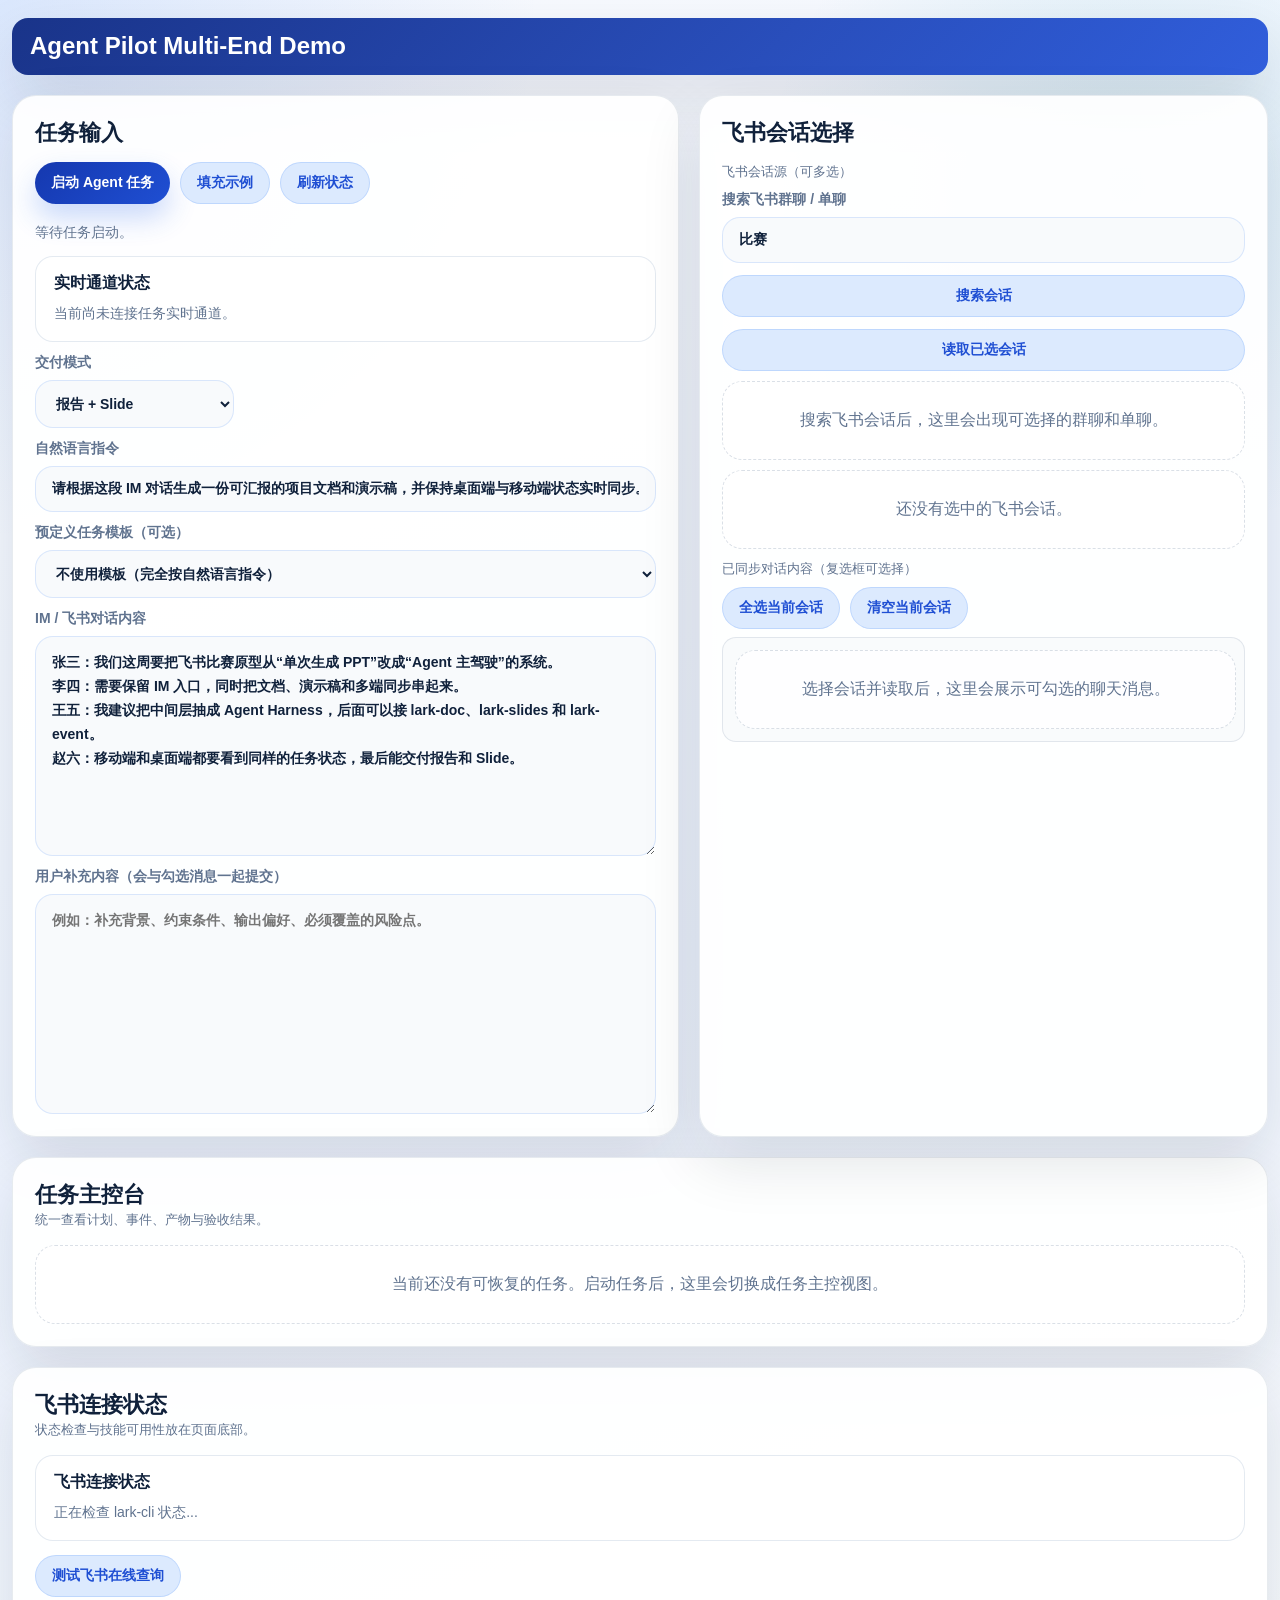
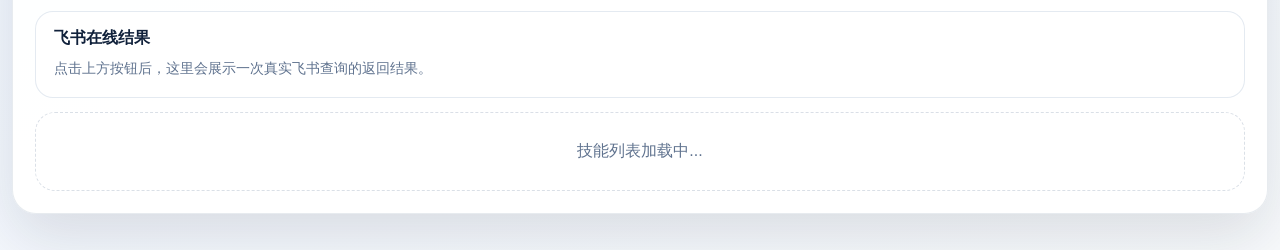
==== commit 740efacb: "feat: add repair-driven task updates" ====
--- a/web_ui.html
+++ b/web_ui.html
@@ -590,6 +590,45 @@
       color: #334155 !important;
     }
 
+    .input-editor-grid {
+      display: grid;
+      gap: 12px;
+    }
+
+    .input-editor-grid textarea {
+      min-height: 120px;
+    }
+
+    .context-editor-card {
+      border-radius: 16px;
+      border: 1px solid rgba(148, 163, 184, 0.24);
+      background: rgba(248, 250, 252, 0.84);
+      padding: 14px;
+      display: grid;
+      gap: 8px;
+      min-width: 0;
+    }
+
+    .context-editor-card textarea {
+      min-height: 96px;
+    }
+
+    .context-editor-card p {
+      margin: 0;
+      color: var(--muted);
+      line-height: 1.68;
+      font-size: 13px;
+      word-break: break-word;
+      overflow-wrap: anywhere;
+    }
+
+    .sync-pill-list {
+      display: flex;
+      flex-wrap: wrap;
+      gap: 8px;
+      margin-top: 10px;
+    }
+
     iframe {
       width: 100%;
       height: 620px;
@@ -766,6 +805,10 @@
             <button id="refreshBtn" class="secondary-btn" type="button">刷新状态</button>
           </div>
           <div id="statusText" class="status">等待任务启动。</div>
+          <div id="realtimeStatus" class="status-card">
+            <strong>实时通道状态</strong>
+            <p>当前尚未连接任务实时通道。</p>
+          </div>
 
           <div class="inline-grid">
             <label>
@@ -888,6 +931,40 @@
 
           <div class="desktop-body">
             <div class="desktop-column">
+              <section>
+                <div class="desktop-heading">
+                  <h3>任务输入包</h3>
+                  <span class="subtle">跨端可编辑的说明、补充与上下文摘要</span>
+                </div>
+                <div id="inputSyncMeta" class="status-card">
+                  <strong>任务输入版本</strong>
+                  <p>等待任务生成输入快照。</p>
+                </div>
+                <div id="inputConflictBanner" class="status-card hidden" style="margin-top:10px;"></div>
+                <div class="actions" style="margin:10px 0 8px;">
+                  <button id="editInputBtn" class="secondary-btn" type="button">编辑任务输入</button>
+                  <button id="saveInputBtn" class="primary-btn hidden" type="button">保存输入</button>
+                  <button id="cancelInputBtn" class="secondary-btn hidden" type="button">取消编辑</button>
+                  <button id="importContextBtn" class="secondary-btn hidden" type="button">使用当前会话勾选覆盖上下文</button>
+                </div>
+                <div class="input-editor-grid">
+                  <label>
+                    任务说明
+                    <textarea id="editableInstructionInput" disabled></textarea>
+                  </label>
+                  <label>
+                    补充内容
+                    <textarea id="editableSupplementInput" disabled></textarea>
+                  </label>
+                  <div>
+                    <div class="meta-line" style="margin-bottom:8px;">上下文摘要</div>
+                    <div id="contextSnapshotEditor" class="stack">
+                      <div class="empty">等待任务生成上下文快照。</div>
+                    </div>
+                  </div>
+                </div>
+              </section>
+
               <section>
                 <div class="desktop-heading">
                   <h3>计划总览</h3>
@@ -1008,13 +1085,33 @@
     const activeEventList = document.getElementById("activeEventList");
     const eventList = document.getElementById("eventList");
     const rawJson = document.getElementById("rawJson");
+    const realtimeStatus = document.getElementById("realtimeStatus");
+    const inputSyncMeta = document.getElementById("inputSyncMeta");
+    const inputConflictBanner = document.getElementById("inputConflictBanner");
+    const editInputBtn = document.getElementById("editInputBtn");
+    const saveInputBtn = document.getElementById("saveInputBtn");
+    const cancelInputBtn = document.getElementById("cancelInputBtn");
+    const importContextBtn = document.getElementById("importContextBtn");
+    const editableInstructionInput = document.getElementById("editableInstructionInput");
+    const editableSupplementInput = document.getElementById("editableSupplementInput");
+    const contextSnapshotEditor = document.getElementById("contextSnapshotEditor");
 
     let currentJobId = new URLSearchParams(window.location.search).get("job_id") || "";
     let pollingTimer = null;
+    let jobSocket = null;
+    let eventsSocket = null;
+    let jobSocketConnected = false;
+    let eventsSocketConnected = false;
+    let jobSocketRetryTimer = null;
+    let eventsSocketRetryTimer = null;
     let sessionSearchCache = [];
     let selectedSessionSources = [];
     let currentMessageSessionKey = "";
     let latestLarkStatus = null;
+    let latestJobState = null;
+    let inputEditMode = false;
+    let inputDraft = null;
+    let inputConflictState = null;
     taskTemplateInput.addEventListener("change", () => {
       const template = taskTemplateInput.value.trim();
       if (!template) return;
@@ -1036,7 +1133,9 @@
 
     refreshBtn.addEventListener("click", async () => {
       await loadSkills();
-      await loadActiveEvents();
+      if (!eventsSocketConnected) {
+        await loadActiveEvents();
+      }
       if (!currentJobId) {
         await restoreLatestJob();
       }
@@ -1044,6 +1143,7 @@
         emptyState.classList.add("hidden");
         resultShell.classList.remove("hidden");
         await pollJob();
+        connectJobSocket(currentJobId);
       }
     });
 
@@ -1056,10 +1156,15 @@
       toggleCurrentSessionMessages(false);
     });
     supplementInput.addEventListener("input", () => {
-      syncChatInputFromSelectedSessions();
+      if (!currentJobId) {
+        statusText.textContent = "已更新用户补充内容，可直接启动任务。";
+      }
     });
     eventScopeSelect.addEventListener("change", async () => {
-      await loadActiveEvents();
+      connectEventsSocket(eventScopeSelect.value);
+      if (!eventsSocketConnected) {
+        await loadActiveEvents();
+      }
     });
 
     runBtn.addEventListener("click", async () => {
@@ -1080,7 +1185,8 @@
           headers: { "Content-Type": "application/json" },
           body: JSON.stringify({
             instruction,
-            chat_text: chatInput.value.trim(),
+            chat_text: selectedSessionSources.length ? "" : chatInput.value.trim(),
+            supplement: supplementInput.value.trim(),
             session_sources: parseSessionSources(),
             preferred_output: outputInput.value,
             client_id: "web-dashboard",
@@ -1100,6 +1206,7 @@
         resultShell.classList.remove("hidden");
         statusText.textContent = `任务已启动：${data.job_id}`;
         await syncCurrentDevice("任务已从当前设备发起。");
+        connectJobSocket(currentJobId);
         startPolling();
       } catch (error) {
         console.error(error);
@@ -1124,7 +1231,83 @@
         })
       });
       statusText.textContent = `${device.device_label} 已确认验收标准。`;
-      await pollJob();
+      if (!jobSocketConnected) {
+        await pollJob();
+      }
+    });
+
+    editInputBtn.addEventListener("click", () => {
+      if (!latestJobState) return;
+      inputEditMode = true;
+      inputConflictState = null;
+      inputDraft = buildInputDraft(latestJobState);
+      renderEditableInput(latestJobState);
+    });
+
+    cancelInputBtn.addEventListener("click", () => {
+      inputEditMode = false;
+      inputConflictState = null;
+      if (latestJobState) {
+        inputDraft = buildInputDraft(latestJobState);
+        renderEditableInput(latestJobState);
+      }
+    });
+
+    importContextBtn.addEventListener("click", () => {
+      if (!inputEditMode || !inputDraft) return;
+      inputDraft.context_snapshot = buildContextSnapshotFromSelectedSources();
+      renderEditableInput(latestJobState);
+    });
+
+    saveInputBtn.addEventListener("click", async () => {
+      if (!currentJobId || !inputDraft) return;
+      const device = currentDeviceIdentity();
+      inputDraft.instruction = editableInstructionInput.value.trim();
+      inputDraft.supplement = editableSupplementInput.value.trim();
+      inputDraft.context_snapshot = collectEditableContextSnapshot();
+      try {
+        const response = await fetch(`/api/jobs/${currentJobId}/input`, {
+          method: "PATCH",
+          headers: { "Content-Type": "application/json" },
+          body: JSON.stringify({
+            instruction: inputDraft.instruction,
+            supplement: inputDraft.supplement,
+            context_snapshot: inputDraft.context_snapshot,
+            base_version: inputDraft.base_version,
+            device_id: device.device_id,
+            device_label: device.device_label,
+            platform: device.platform
+          })
+        });
+        const data = await response.json();
+        if (response.status === 409) {
+          inputConflictState = data.detail || {};
+          latestJobState = data.detail?.job || latestJobState;
+          statusText.textContent = "任务输入发生冲突，请先处理后再保存。";
+          renderEditableInput(latestJobState);
+          return;
+        }
+        if (!response.ok) {
+          throw new Error(data.detail || "保存任务输入失败");
+        }
+        inputEditMode = false;
+        inputConflictState = null;
+        renderJob(data);
+        statusText.textContent = "任务输入已保存，Agent 正在评估最小影响范围并修正任务。";
+      } catch (error) {
+        console.error(error);
+        statusText.textContent = `保存失败：${error.message || "unknown"}`;
+      }
+    });
+
+    editableInstructionInput.addEventListener("input", (event) => {
+      if (!inputEditMode || !inputDraft) return;
+      inputDraft.instruction = String(event.target.value || "");
+    });
+
+    editableSupplementInput.addEventListener("input", (event) => {
+      if (!inputEditMode || !inputDraft) return;
+      inputDraft.supplement = String(event.target.value || "");
     });
     larkSearchBtn.addEventListener("click", async () => {
       larkSearchResult.innerHTML = "<strong>飞书在线结果</strong><p>正在调用真实飞书用户查询...</p>";
@@ -1328,10 +1511,6 @@
           return `[${item.label}]\n${selectedLines.join("\n")}`;
         })
         .filter(Boolean);
-      const supplement = supplementInput.value.trim();
-      if (supplement) {
-        transcriptBlocks.push(`[用户补充]\n${supplement}`);
-      }
       chatInput.value = transcriptBlocks.join("\n\n");
     }
 
@@ -1418,14 +1597,33 @@
     }
 
     function startPolling() {
-      if (pollingTimer) {
-        clearInterval(pollingTimer);
-      }
-      pollJob();
+      if (pollingTimer || (jobSocketConnected && eventsSocketConnected)) {
+        return;
+      }
+      if (!jobSocketConnected) {
+        pollJob();
+      }
+      if (!eventsSocketConnected) {
+        loadActiveEvents();
+      }
       pollingTimer = setInterval(async () => {
-        await pollJob();
-        await loadActiveEvents();
+        if (jobSocketConnected && eventsSocketConnected) {
+          stopPolling();
+          return;
+        }
+        if (!jobSocketConnected) {
+          await pollJob();
+        }
+        if (!eventsSocketConnected) {
+          await loadActiveEvents();
+        }
       }, 2000);
+    }
+
+    function stopPolling() {
+      if (!pollingTimer) return;
+      clearInterval(pollingTimer);
+      pollingTimer = null;
     }
 
     async function pollJob() {
@@ -1433,10 +1631,6 @@
       const response = await fetch(`/api/jobs/${currentJobId}`);
       const job = await response.json();
       renderJob(job);
-      if (job.status === "completed" || job.status === "failed") {
-        clearInterval(pollingTimer);
-        pollingTimer = null;
-      }
     }
 
     async function restoreLatestJob() {
@@ -1476,6 +1670,139 @@
       });
     }
 
+    function websocketUrl(path) {
+      const protocol = window.location.protocol === "https:" ? "wss" : "ws";
+      return `${protocol}://${window.location.host}${path}`;
+    }
+
+    function updateRealtimeStatusCard() {
+      const jobState = jobSocketConnected ? "在线" : "离线";
+      const eventsState = eventsSocketConnected ? "在线" : "离线";
+      const mode = jobSocketConnected && eventsSocketConnected ? "WebSocket 实时推送" : "轮询兜底中";
+      realtimeStatus.innerHTML = `
+        <strong>实时通道状态</strong>
+        <p>任务通道：${escapeHtml(jobState)} ｜ 事件通道：${escapeHtml(eventsState)}</p>
+        <div class="sync-pill-list">
+          <span class="tag ${jobSocketConnected ? "completed" : "warning"}">Job WS</span>
+          <span class="tag ${eventsSocketConnected ? "completed" : "warning"}">Events WS</span>
+          <span class="tag ${jobSocketConnected && eventsSocketConnected ? "completed" : "queued"}">${escapeHtml(mode)}</span>
+        </div>
+      `;
+    }
+
+    function connectJobSocket(jobId) {
+      closeJobSocket();
+      if (!jobId) return;
+      jobSocket = new WebSocket(websocketUrl(`/ws/jobs/${encodeURIComponent(jobId)}`));
+      jobSocket.onopen = () => {
+        jobSocketConnected = true;
+        updateRealtimeStatusCard();
+        if (eventsSocketConnected) {
+          stopPolling();
+        }
+      };
+      jobSocket.onmessage = (event) => {
+        try {
+          const data = JSON.parse(event.data);
+          if (data.payload && data.payload.job) {
+            renderJob(data.payload.job);
+          }
+        } catch (error) {
+          console.error(error);
+        }
+      };
+      jobSocket.onclose = () => {
+        jobSocketConnected = false;
+        updateRealtimeStatusCard();
+        startPolling();
+        if (jobSocketRetryTimer) {
+          clearTimeout(jobSocketRetryTimer);
+        }
+        if (currentJobId === jobId) {
+          jobSocketRetryTimer = setTimeout(() => connectJobSocket(jobId), 2000);
+        }
+      };
+      jobSocket.onerror = () => {
+        try {
+          jobSocket.close();
+        } catch (error) {
+          console.error(error);
+        }
+      };
+    }
+
+    function closeJobSocket() {
+      if (jobSocketRetryTimer) {
+        clearTimeout(jobSocketRetryTimer);
+        jobSocketRetryTimer = null;
+      }
+      if (!jobSocket) return;
+      try {
+        jobSocket.close();
+      } catch (error) {
+        console.error(error);
+      }
+      jobSocket = null;
+      jobSocketConnected = false;
+      updateRealtimeStatusCard();
+    }
+
+    function connectEventsSocket(scope) {
+      closeEventsSocket();
+      eventsSocket = new WebSocket(websocketUrl(`/ws/events/${encodeURIComponent(scope)}`));
+      eventsSocket.onopen = () => {
+        eventsSocketConnected = true;
+        updateRealtimeStatusCard();
+        if (jobSocketConnected) {
+          stopPolling();
+        }
+      };
+      eventsSocket.onmessage = (event) => {
+        try {
+          const data = JSON.parse(event.data);
+          if (data.payload && Array.isArray(data.payload.events)) {
+            renderActiveEvents(data.payload.events);
+          }
+        } catch (error) {
+          console.error(error);
+        }
+      };
+      eventsSocket.onclose = () => {
+        eventsSocketConnected = false;
+        updateRealtimeStatusCard();
+        startPolling();
+        if (eventsSocketRetryTimer) {
+          clearTimeout(eventsSocketRetryTimer);
+        }
+        if (eventScopeSelect.value === scope) {
+          eventsSocketRetryTimer = setTimeout(() => connectEventsSocket(scope), 2000);
+        }
+      };
+      eventsSocket.onerror = () => {
+        try {
+          eventsSocket.close();
+        } catch (error) {
+          console.error(error);
+        }
+      };
+    }
+
+    function closeEventsSocket() {
+      if (eventsSocketRetryTimer) {
+        clearTimeout(eventsSocketRetryTimer);
+        eventsSocketRetryTimer = null;
+      }
+      if (!eventsSocket) return;
+      try {
+        eventsSocket.close();
+      } catch (error) {
+        console.error(error);
+      }
+      eventsSocket = null;
+      eventsSocketConnected = false;
+      updateRealtimeStatusCard();
+    }
+
     async function pushDeviceHeartbeat(platform, deviceLabel, currentView, note) {
       if (!currentJobId) return;
 
@@ -1499,6 +1826,7 @@
     }
 
     function renderJob(job) {
+      latestJobState = job;
       rawJson.textContent = JSON.stringify(job, null, 2);
       statusText.textContent = `任务 ${job.job_id} 当前状态：${job.status}`;
       desktopStatusTag.textContent = statusLabel(job.status);
@@ -1506,6 +1834,7 @@
 
       renderJobStats(job);
       renderOverview(job);
+      renderEditableInput(job);
       renderSteps(job);
       renderBrief(job);
       renderArtifacts(job);
@@ -1586,7 +1915,12 @@
 
     function renderArtifacts(job) {
       artifactStack.innerHTML = "";
-      if (job.artifacts.length) {
+      const artifacts = [...(job.artifacts || [])].sort((left, right) => {
+        const leftWeight = left.status === "active" ? 0 : 1;
+        const rightWeight = right.status === "active" ? 0 : 1;
+        return leftWeight - rightWeight;
+      });
+      if (artifacts.length) {
         downloadAllArtifactsBtn.classList.remove("hidden");
         downloadAllArtifactsBtn.href = `/api/jobs/${encodeURIComponent(job.job_id)}/artifacts.zip`;
       } else {
@@ -1594,12 +1928,13 @@
         downloadAllArtifactsBtn.href = "#";
       }
 
-      job.artifacts.forEach((artifact) => {
+      artifacts.forEach((artifact) => {
+        const artifactStatus = artifact.status || "active";
         const node = document.createElement("article");
         node.className = "artifact-card";
         node.innerHTML = `
           <div>
-            <strong>${escapeHtml(artifact.label)}</strong>
+            <strong>${escapeHtml(artifact.label)} <span class="tag ${statusClass(artifactStatus === "active" ? "completed" : "warning")}">${escapeHtml(artifactStatus)}</span></strong>
             <p>${escapeHtml(artifact.kind)}</p>
             <p class="artifact-path">${escapeHtml(artifact.path || "无本地路径")}</p>
           </div>
@@ -1613,6 +1948,9 @@
         openLink.target = "_blank";
         openLink.rel = "noopener";
         openLink.textContent = "打开";
+        if (artifactStatus !== "active") {
+          openLink.classList.add("secondary-btn");
+        }
         actions.appendChild(openLink);
 
         const downloadLink = document.createElement("a");
@@ -1620,6 +1958,9 @@
         downloadLink.href = buildDownloadUrl(artifact.url);
         downloadLink.textContent = "下载";
         downloadLink.setAttribute("download", "");
+        if (artifactStatus !== "active") {
+          downloadLink.classList.add("secondary-btn");
+        }
         actions.appendChild(downloadLink);
 
         node.appendChild(actions);
@@ -1645,6 +1986,169 @@
       acceptanceGrid.appendChild(summary);
     }
 
+    function buildInputDraft(job) {
+      const editable = job.editable_input || {};
+      return {
+        instruction: editable.instruction || job.request?.instruction || "",
+        supplement: editable.supplement || job.request?.supplement || "",
+        context_snapshot: cloneSessionSources(editable.context_snapshot || job.request?.session_sources || []),
+        base_version: editable.version || 1,
+        updated_at: editable.updated_at || "",
+        updated_by: editable.updated_by || ""
+      };
+    }
+
+    function cloneSessionSources(items) {
+      return (items || []).map((item, idx) => ({
+        kind: item.kind || "chat",
+        source_id: item.source_id || `context-${idx + 1}`,
+        label: item.label || `上下文 ${idx + 1}`,
+        transcript: item.transcript || ""
+      }));
+    }
+
+    function buildContextSnapshotFromSelectedSources() {
+      return selectedSessionSources.map((item) => ({
+        kind: item.kind,
+        source_id: item.source_id,
+        label: item.label,
+        transcript: (item.messages || [])
+          .filter((msg) => msg.checked)
+          .map((msg) => msg.text)
+          .join("\n")
+      })).filter((item) => item.transcript.trim());
+    }
+
+    function collectEditableContextSnapshot() {
+      const cards = contextSnapshotEditor.querySelectorAll("[data-context-index]");
+      return Array.from(cards).map((card, index) => {
+        const transcriptArea = card.querySelector("textarea");
+        const labelInput = card.querySelector("input");
+        const current = inputDraft?.context_snapshot?.[index] || {};
+        return {
+          kind: current.kind || "chat",
+          source_id: current.source_id || `context-${index + 1}`,
+          label: labelInput ? labelInput.value.trim() : (current.label || `上下文 ${index + 1}`),
+          transcript: transcriptArea ? transcriptArea.value.trim() : (current.transcript || "")
+        };
+      }).filter((item) => item.label || item.transcript);
+    }
+
+    function renderEditableInput(job) {
+      if (!inputEditMode || !inputDraft) {
+        inputDraft = buildInputDraft(job);
+      }
+      const editable = job.editable_input || {};
+      const version = editable.version || inputDraft.base_version || 1;
+      inputSyncMeta.innerHTML = `
+        <strong>任务输入版本</strong>
+        <p>当前版本：v${escapeHtml(version)} ｜ 最近更新：${escapeHtml(editable.updated_at || "未知")}</p>
+        <p>最近更新设备：${escapeHtml(editable.updated_by || "未知")}</p>
+        <div class="sync-pill-list">
+          <span class="tag ${jobSocketConnected ? "completed" : "queued"}">${jobSocketConnected ? "Job WS 在线" : "Job WS 轮询中"}</span>
+          <span class="tag ${eventsSocketConnected ? "completed" : "queued"}">${eventsSocketConnected ? "Events WS 在线" : "Events WS 轮询中"}</span>
+        </div>
+      `;
+
+      editInputBtn.classList.toggle("hidden", inputEditMode);
+      saveInputBtn.classList.toggle("hidden", !inputEditMode);
+      cancelInputBtn.classList.toggle("hidden", !inputEditMode);
+      importContextBtn.classList.toggle("hidden", !inputEditMode);
+
+      editableInstructionInput.disabled = !inputEditMode;
+      editableSupplementInput.disabled = !inputEditMode;
+      editableInstructionInput.value = inputDraft?.instruction || "";
+      editableSupplementInput.value = inputDraft?.supplement || "";
+
+      contextSnapshotEditor.innerHTML = "";
+      const contexts = inputDraft?.context_snapshot || [];
+      if (!contexts.length) {
+        contextSnapshotEditor.innerHTML = '<div class="empty">当前任务还没有上下文摘要。</div>';
+      } else {
+        contexts.forEach((item, index) => {
+          const card = document.createElement("article");
+          card.className = "context-editor-card";
+          card.dataset.contextIndex = String(index);
+          if (inputEditMode) {
+            card.innerHTML = `
+              <label>
+                上下文标签
+                <input value="${escapeHtml(item.label || `上下文 ${index + 1}`)}">
+              </label>
+              <label>
+                上下文内容
+                <textarea>${escapeHtml(item.transcript || "")}</textarea>
+              </label>
+            `;
+          } else {
+            card.innerHTML = `
+              <strong>${escapeHtml(item.label || `上下文 ${index + 1}`)}</strong>
+              <p>${escapeHtml(item.transcript || "（空）")}</p>
+            `;
+          }
+          contextSnapshotEditor.appendChild(card);
+          if (inputEditMode) {
+            const labelInput = card.querySelector("input");
+            const transcriptArea = card.querySelector("textarea");
+            if (labelInput) {
+              labelInput.addEventListener("input", (event) => {
+                if (!inputDraft?.context_snapshot?.[index]) return;
+                inputDraft.context_snapshot[index].label = String(event.target.value || "");
+              });
+            }
+            if (transcriptArea) {
+              transcriptArea.addEventListener("input", (event) => {
+                if (!inputDraft?.context_snapshot?.[index]) return;
+                inputDraft.context_snapshot[index].transcript = String(event.target.value || "");
+              });
+            }
+          }
+        });
+      }
+
+      renderInputConflictBanner();
+    }
+
+    function renderInputConflictBanner() {
+      if (!inputConflictState?.editable_input) {
+        inputConflictBanner.classList.add("hidden");
+        inputConflictBanner.innerHTML = "";
+        return;
+      }
+      const editable = inputConflictState.editable_input || {};
+      inputConflictBanner.classList.remove("hidden");
+      inputConflictBanner.innerHTML = `
+        <strong>检测到跨端冲突 <span class="tag warning">需要处理</span></strong>
+        <p>${escapeHtml(inputConflictState.message || "任务输入已被其他端更新。")}</p>
+        <p style="margin-top:8px;">远端最新版本：v${escapeHtml(editable.version || 1)} ｜ 更新时间：${escapeHtml(editable.updated_at || "未知")} ｜ 更新设备：${escapeHtml(editable.updated_by || "未知")}</p>
+        <div class="actions" style="margin-top:10px;">
+          <button id="conflictReloadBtn" class="secondary-btn" type="button">重新加载再改</button>
+          <button id="conflictKeepBtn" class="secondary-btn" type="button">保留我的修改并重新编辑</button>
+          <button id="conflictUseRemoteBtn" class="secondary-btn" type="button">使用远端版本</button>
+        </div>
+      `;
+      inputConflictBanner.querySelector("#conflictReloadBtn").addEventListener("click", () => {
+        const conflictJob = inputConflictState.job || latestJobState;
+        inputDraft = buildInputDraft(conflictJob);
+        inputConflictState = null;
+        inputEditMode = true;
+        renderEditableInput(conflictJob);
+      });
+      inputConflictBanner.querySelector("#conflictKeepBtn").addEventListener("click", () => {
+        inputConflictBanner.innerHTML = `
+          <strong>保留本地修改</strong>
+          <p>本地草稿已保留。请参考远端最新版本后继续调整，准备好后再保存。</p>
+        `;
+      });
+      inputConflictBanner.querySelector("#conflictUseRemoteBtn").addEventListener("click", () => {
+        const conflictJob = inputConflictState.job || latestJobState;
+        inputDraft = buildInputDraft(conflictJob);
+        inputConflictState = null;
+        inputEditMode = false;
+        renderEditableInput(conflictJob);
+      });
+    }
+
     function renderEvents(job) {
       eventList.innerHTML = "";
       const events = job.events.slice(-10).reverse();
@@ -1673,7 +2177,7 @@
     }
 
     function parseSessionSources() {
-      const sessionPayload = selectedSessionSources.map((item) => ({
+      return selectedSessionSources.map((item) => ({
         kind: item.kind,
         source_id: item.source_id,
         label: item.label,
@@ -1681,17 +2185,7 @@
           .filter((msg) => msg.checked)
           .map((msg) => msg.text)
           .join("\n")
-      }));
-      const supplement = supplementInput.value.trim();
-      if (supplement) {
-        sessionPayload.push({
-          kind: "manual",
-          source_id: "manual-supplement",
-          label: "用户补充",
-          transcript: supplement
-        });
-      }
-      return sessionPayload;
+      })).filter((item) => item.transcript.trim());
     }
 
     function statusClass(status) {
@@ -1785,7 +2279,10 @@
           statusText.textContent = `已切换到任务：${event.job_id}`;
           await syncCurrentDevice("当前设备通过事件总览切换到该任务。");
           await pollJob();
-          await loadActiveEvents();
+          connectJobSocket(currentJobId);
+          if (!eventsSocketConnected) {
+            await loadActiveEvents();
+          }
           if (!pollingTimer) {
             startPolling();
           }
@@ -1796,17 +2293,23 @@
 
     function renderEmpty() {
       currentJobId = "";
+      latestJobState = null;
       syncJobIdToUrl("");
       emptyState.classList.remove("hidden");
       resultShell.classList.add("hidden");
       statusText.textContent = "当前没有可恢复的任务。";
       rawJson.textContent = "";
       activeEventList.innerHTML = '<div class="empty">当前没有可展示的任务事件。</div>';
+      closeJobSocket();
     }
 
     loadSkills().then(async () => {
+      updateRealtimeStatusCard();
       await searchSessionSources();
-      await loadActiveEvents();
+      connectEventsSocket(eventScopeSelect.value);
+      if (!eventsSocketConnected) {
+        await loadActiveEvents();
+      }
       if (!currentJobId) {
         await restoreLatestJob();
       }
@@ -1815,8 +2318,9 @@
         emptyState.classList.add("hidden");
         resultShell.classList.remove("hidden");
         await pollJob();
-        startPolling();
-      }
+        connectJobSocket(currentJobId);
+      }
+      startPolling();
     });
   </script>
 </body>
